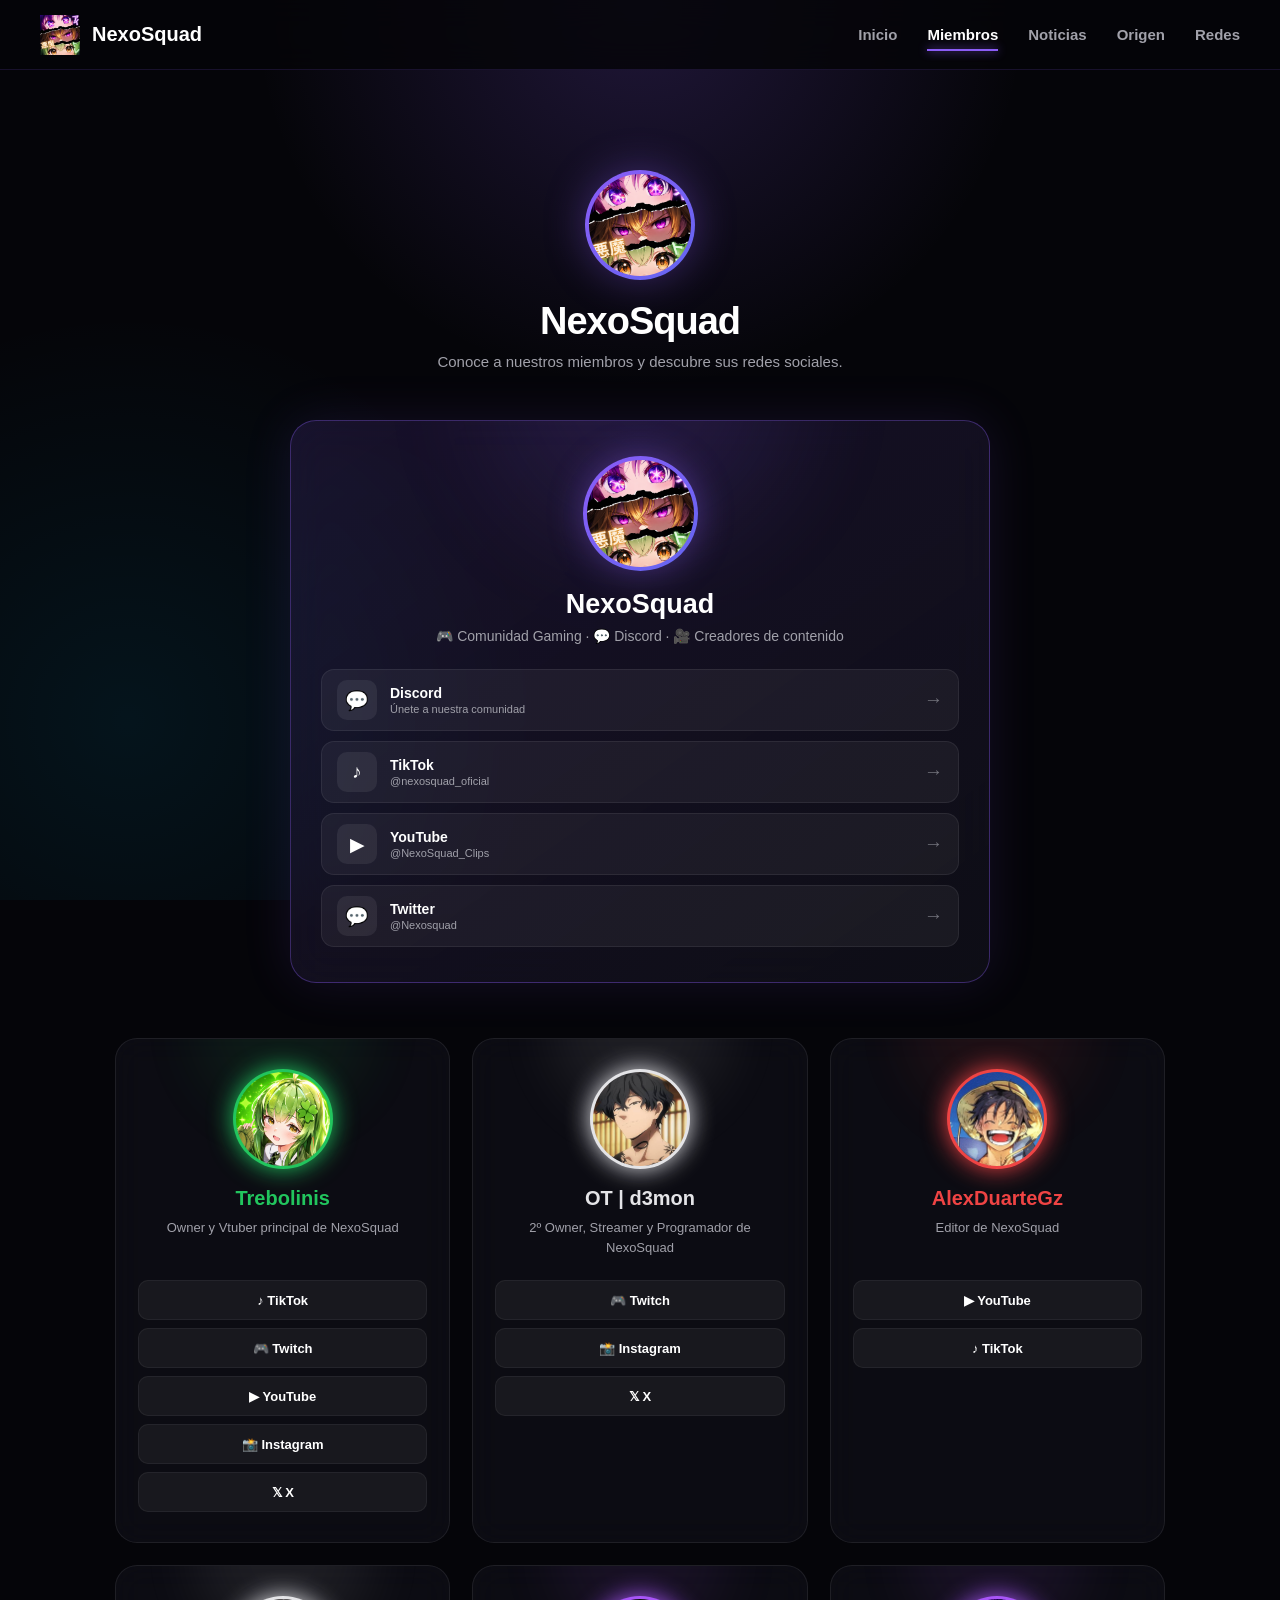
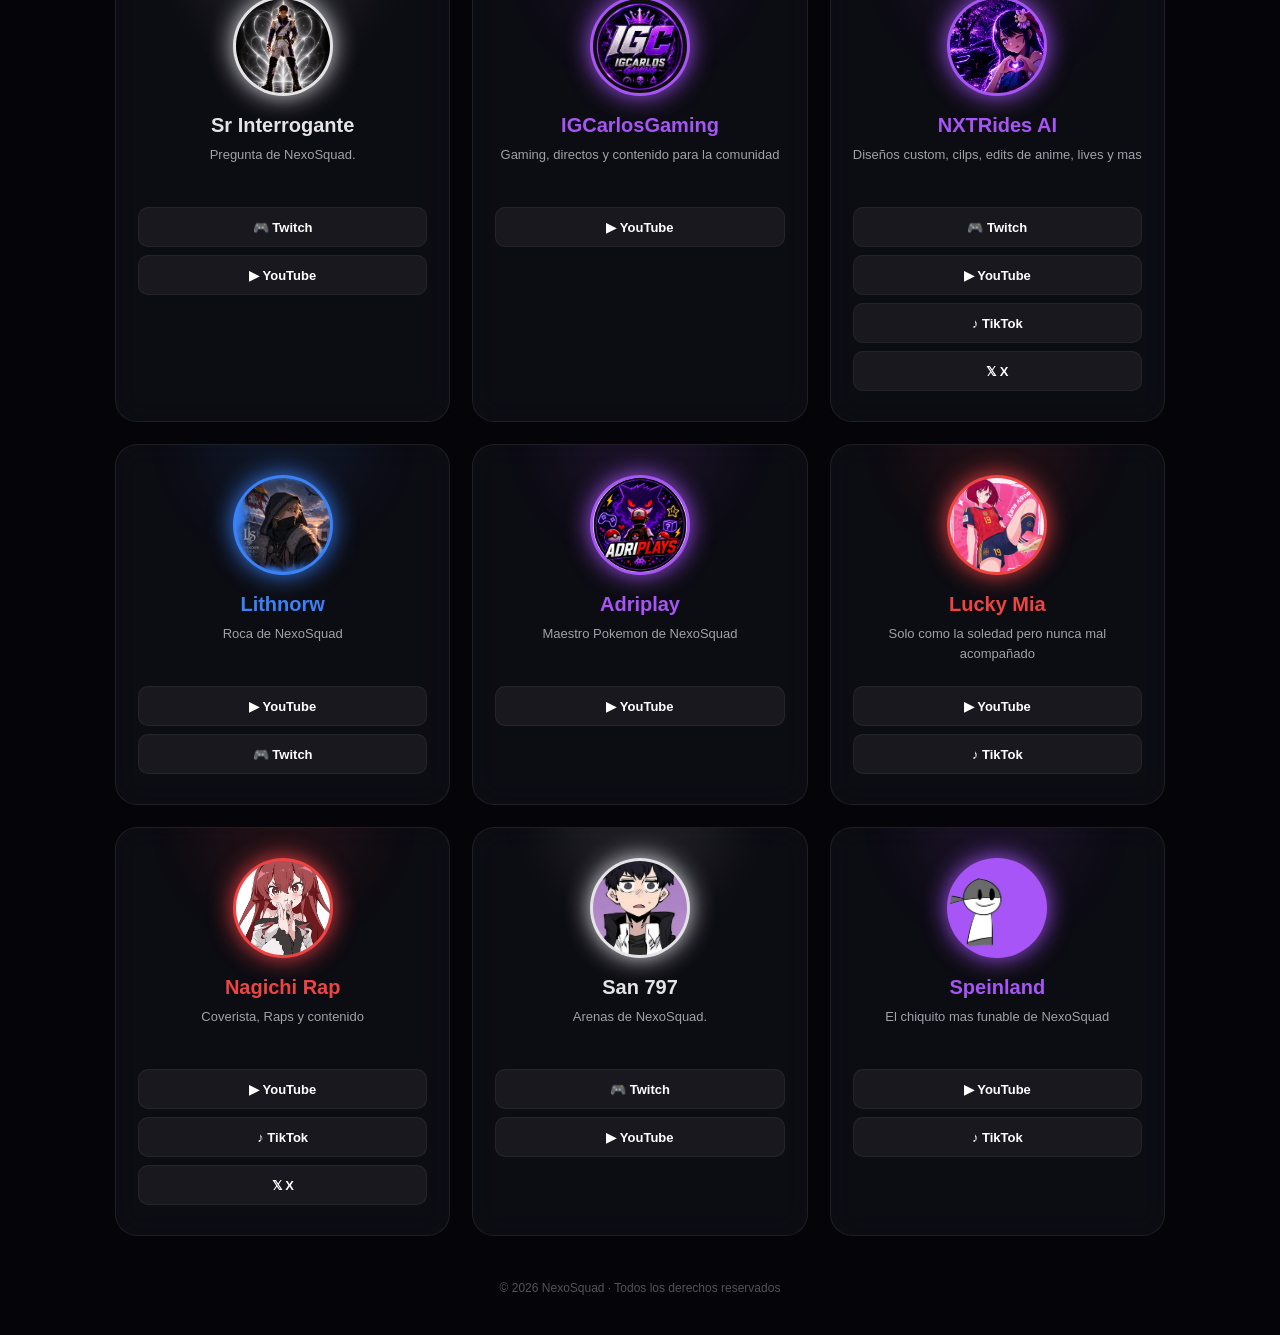
==== members.html @ 5bfe403a "Add files via upload" ====
<!DOCTYPE html>
<html lang="es">
<head>
    <meta charset="UTF-8">
    <meta name="viewport" content="width=device-width, initial-scale=1.0">

    <title>NexoSquad | Miembros</title>
        <link rel="icon"
          type="image/png"
          href="assets/favicon.png">

        <link rel="apple-touch-icon" 
              href="assets/favicon.png">
      
        <meta name="theme-color" 
              content="#08080d">

    <meta name="description"
          content="Conoce a los miembros de NexoSquad y descubre sus redes sociales.">

    <link rel="stylesheet" href="style.css">
</head>

<body>
    <nav class="navbar">
    <a href="index.html" class="nav-logo">
        <img src="assets/logo.png" alt="NexoSquad">
        <span>NexoSquad</span>
    </a>

    <div class="nav-links">
        <a href="index.html">Inicio</a>
        <a href="members.html" class="active">Miembros</a>
        <a href="news.html">Noticias</a>
        <a href="origin.html">Origen</a>
        <a href="index.html#socials">Redes</a>
    </div>
    </nav>

     <div class="background"></div>

    <main class="container">

        <!-- HEADER -->
        <header class="header">

            <div class="logo">
                <img src="assets/logo.png" alt="NexoSquad">
            </div>

            <h1>NexoSquad</h1>

            <p>
                Conoce a nuestros miembros y descubre sus redes sociales.
            </p>

        </header>
<!-- ========================= -->
<!-- NEXOSQUAD -->
<!-- ========================= -->

<article class="community-card">

    <div class="community-logo">
        <img src="assets/logo.png" alt="NexoSquad">
    </div>

    <h2>NexoSquad</h2>

    <p class="community-description">
        🎮 Comunidad Gaming · 💬 Discord · 🎥 Creadores de contenido
    </p>

    <div class="community-socials">

        <!-- DISCORD -->
        <a href="https://discord.gg/uZgqGde9xX"
           target="_blank"
           rel="noopener noreferrer"
           class="community-link discord-link">

            <span class="community-icon">💬</span>

            <span>
                <strong>Discord</strong>
                <small>Únete a nuestra comunidad</small>
            </span>

            <span class="community-arrow">→</span>

        </a>


        <!-- TIKTOK -->
        <a href="https://www.tiktok.com/@nexosquad_oficial"
           target="_blank"
           rel="noopener noreferrer"
           class="community-link tiktok-link">

            <span class="community-icon">♪</span>

            <span>
                <strong>TikTok</strong>
                <small>@nexosquad_oficial</small>
            </span>

            <span class="community-arrow">→</span>

        </a>


        <!-- YOUTUBE -->
        <a href="https://www.youtube.com/@NexoSquad_Clips"
           target="_blank"
           rel="noopener noreferrer"
           class="community-link youtube-link">

            <span class="community-icon">▶</span>

            <span>
                <strong>YouTube</strong>
                <small>@NexoSquad_Clips</small>
            </span>

            <span class="community-arrow">→</span>

        </a>

         <a href="https://x.com/nexosquad_26"
           target="_blank"
           rel="noopener noreferrer"
           class="community-link x-link">

            <span class="community-icon">💬</span>

            <span>
                <strong>Twitter</strong>
                <small>@Nexosquad</small>
            </span>

            <span class="community-arrow">→</span>

        </a>


    </div>

</article>



        <!-- MIEMBROS -->
        <section class="members">
           
            <!-- ========================= -->
            <!-- Trebolinis -->
            <!-- ========================= -->

            <article class="member-card effect-green">

                <div class="avatar">
                    <img src="assets/members/trebolinis.png"
                         alt="Trebolinis">
                </div>

                <h2>Trebolinis</h2>

                <p class="description">
                    Owner y Vtuber principal de NexoSquad
                </p>

                <div class="socials">
                    <a href="https://www.tiktok.com/@trebolinis" target="_blank" class="social tiktok">
                        ♪ TikTok
                    </a>
                    <a href="https://www.twitch.tv/trebolinis" target="_blank" class="social twitch">
                        🎮 Twitch
                    </a>

                    <a href="https://www.youtube.com/@Trebolinis" target="_blank" class="social youtube">
                        ▶ YouTube
                    </a>

                    <a href="https://www.instagram.com/trebolinis124/" target="_blank" class="social instagram">
                        📸 Instagram
                    </a>
                    <a href="https://x.com/trebolinis" target="_blank" rel="noopener noreferrer" class="social x">
                        𝕏 X 
                    </a>

                </div>

            </article>


            <!-- ========================= -->
            <!-- OT | d3mon -->
            <!-- ========================= -->

            <article class="member-card effect-white">

                <div class="avatar">
                    <img src="assets/members/d3mon.png"
                         alt="OT | d3mon">
                </div>

                <h2>OT | d3mon</h2>

                <p class="description">
                    2º Owner, Streamer y Programador de NexoSquad
                </p>

                <div class="socials">

                    <a href="https://www.twitch.tv/zdemonssrose" target="_blank" class="social twitch">
                        🎮 Twitch
                    </a>

                    <a href="https://www.instagram.com/otd3mon/" target="_blank" class="social instagram">
                        📸 Instagram
                    </a>
                    
                    <a href="https://x.com/zDemonSSRose" target="_blank" rel="noopener noreferrer" class="social x">
                        𝕏 X 
                    </a>
                </div>

            </article>

            <!-- ========================= -->
            <!-- AlexDuarteGz -->
            <!-- ========================= -->

            <article class="member-card effect-red">

                <div class="avatar">
                    <img src="assets/members/alexduartegz.png"
                         alt="AlexDuarteGz">
                </div>

                <h2>AlexDuarteGz</h2>

                <p class="description">
                    Editor de NexoSquad
                </p>

                <div class="socials">

                    <a href="https://www.youtube.com/@AlexDuarteGz" target="_blank" class="social youtube">
                        ▶ YouTube
                    </a>

                    <a href="https://www.tiktok.com/@alexduartegz" target="_blank" class="social tiktok">
                        ♪ TikTok
                    </a>

                </div>

            </article>

            <!-- ========================= -->
            <!-- Sr Interrogante -->
            <!-- ========================= -->

            <article class="member-card effect-white">

                <div class="avatar">
                    <img src="assets/members/srinterrogante.png"
                         alt="Sr Interrogante">
                </div>

                <h2>Sr Interrogante</h2>

                <p class="description">
                    Pregunta de NexoSquad.
                </p>

                <div class="socials">

                    <a href="https://www.twitch.tv/sr_interrogante" target="_blank" class="social twitch">
                        🎮 Twitch
                    </a>
                    
                    <a href="https://www.youtube.com/@Se%C3%B1orinterrogante" target="_blank" class="social youtube">
                        ▶ YouTube
                    </a>

                </div>

            </article>

        

            <!-- ========================= -->
            <!-- IGCarlosGaming -->
            <!-- ========================= -->

            <article class="member-card effect-purple">

                <div class="avatar">
                    <img src="assets/members/igcarlosgaming.png"
                         alt="IGCarlosGaming">
                </div>

                <h2>IGCarlosGaming</h2>

                <p class="description">
                    Gaming, directos y contenido para la comunidad
                </p>

                <div class="socials">

                    <a href="https://www.youtube.com/@IGCarlosgaming-yt" target="_blank" class="social youtube">
                        ▶ YouTube
                    </a>
                    
                </div>

            </article>


            <!-- ========================= -->
            <!-- NXTRides AI -->
            <!-- ========================= -->

            <article class="member-card effect-purple">

                <div class="avatar">
                    <img src="assets/members/nxtridesai.png"
                         alt="NXTRides AI">
                </div>

                <h2>NXTRides AI</h2>

                <p class="description">
                    Diseños custom, cilps, edits de anime, lives y mas
                </p>

                <div class="socials">

                    <a href="https://www.twitch.tv/nxtridesxai" target="_blank" class="social twitch">
                        🎮 Twitch
                    </a>

                    <a href="https://www.youtube.com/@NXTRidesxAi" target="_blank" class="social youtube">
                        ▶ YouTube
                    </a>

                    <a href="https://www.tiktok.com/@nxtrides" target="_blank" class="social tiktok">
                        ♪ TikTok
                    </a>
                    
                    <a href="https://x.com/NXTRidesxAi" target="_blank" rel="noopener noreferrer" class="social x">
                        𝕏 X 
                    </a>

                </div>

            </article>

            <!-- ========================= -->
            <!-- Lithnorw -->
            <!-- ========================= -->

            <article class="member-card effect-blue">

                <div class="avatar">
                    <img src="assets/members/lithnorw.png"
                         alt="Lithnorw">
                </div>

                <h2>Lithnorw</h2>

                <p class="description">
                    Roca de NexoSquad
                </p>

                <div class="socials">

                    <a href="https://www.youtube.com/@LithNorse" target="_blank" class="social youtube">
                        ▶ YouTube
                    </a>


                    <a href="https://www.twitch.tv/lithnorwyt" target="_blank" class="social twitch">
                        🎮 Twitch
                    </a>

                </div>

            </article>


            <!-- ========================= -->
            <!-- Adriplay -->
            <!-- ========================= -->

            <article class="member-card effect-purple">

                <div class="avatar">
                    <img src="assets/members/adriplay.png"
                         alt="Adriplay">
                </div>

                <h2>Adriplay</h2>

                <p class="description">
                    Maestro Pokemon de NexoSquad
                </p>

                <div class="socials">

                    <a href="https://www.youtube.com/@Adriplays_c" target="_blank" class="social youtube">
                        ▶ YouTube
                    </a>

                </div>

            </article>


            <!-- ========================= -->
            <!-- Lucky Mia -->
            <!-- ========================= -->

            <article class="member-card effect-red">

                <div class="avatar">
                    <img src="assets/members/luckymia.png"
                         alt="Lucky Mia">
                </div>

                <h2>Lucky Mia</h2>

                <p class="description">
                    Solo como la soledad pero nunca mal acompañado
                </p>

                <div class="socials">

                    <a href="https://www.youtube.com/@KIT-E-J-L" target="_blank" class="social youtube">
                        ▶ YouTube
                    </a>

                    <a href="https://www.tiktok.com/@luckymia_yt_" target="_blank" class="social tiktok">
                        ♪ TikTok
                    </a>

                </div>

            </article>


            <!-- ========================= -->
            <!-- Nagichi Rap -->
            <!-- ========================= -->

            <article class="member-card effect-red">

                <div class="avatar">
                    <img src="assets/members/nagichirap.png"
                         alt="Nagichi Rap">
                </div>

                <h2>Nagichi Rap</h2>

                <p class="description">
                    Coverista, Raps y contenido
                </p>

                <div class="socials">

                    <a href="https://www.youtube.com/@nagichi_rap" target="_blank" class="social youtube">
                        ▶ YouTube
                    </a>

                    <a href="https://www.tiktok.com/@nagichi_rap" target="_blank" class="social tiktok">
                        ♪ TikTok
                    </a>
                    <a href="https://x.com/Nagichi_rap" target="_blank" rel="noopener noreferrer" class="social x">
                        𝕏 X 
                    </a>
                </div>

            </article>


            <!-- ========================= -->
            <!-- San 797 -->
            <!-- ========================= -->

            <article class="member-card effect-white">

                <div class="avatar">
                    <img src="assets/members/san797.png"
                         alt="San 797">
                </div>

                <h2>San 797</h2>

                <p class="description">
                    Arenas de NexoSquad.
                </p>

                <div class="socials">

                    <a href="https://www.twitch.tv/san_797" target="_blank" class="social twitch">
                        🎮 Twitch
                    </a>

                    <a href="https://www.youtube.com/@San_797" target="_blank" class="social youtube">
                        ▶ YouTube
                    </a>

                </div>

            </article>


            <!-- ========================= -->
            <!-- Speinland -->
            <!-- ========================= -->

            <article class="member-card effect-purple">

                <div class="avatar">
                    <img src="assets/members/speinland.png"
                         alt="Speinland">
                </div>

                <h2>Speinland</h2>

                <p class="description">
                    El chiquito mas funable de NexoSquad
                </p>

                <div class="socials">

                    <a href="https://www.youtube.com/@SpeinLand" target="_blank" class="social youtube">
                        ▶ YouTube
                    </a>

                    <a href="https://www.tiktok.com/@speinland2.0" target="_blank" class="social tiktok">
                        ♪ TikTok
                    </a>
                    
                </div>

            </article>

        </section>


        <!-- FOOTER -->
        <footer>
            © 2026 NexoSquad · Todos los derechos reservados
        </footer>

    </main>
<script>

const card = document.querySelector(".community-card");

card.addEventListener("mousemove", (event) => {

    const rect = card.getBoundingClientRect();

    /* Posición del cursor dentro de la tarjeta */

    const x = event.clientX - rect.left;
    const y = event.clientY - rect.top;


    /* Convertir a porcentaje */

    const xPercent = (x / rect.width) * 100;
    const yPercent = (y / rect.height) * 100;


    /* Intensidad de la inclinación */

    const rotateY =
        ((xPercent - 50) / 50) * 8;

    const rotateX =
        ((50 - yPercent) / 50) * 8;


    /* Aplicar rotación */

    card.style.transform = `
        perspective(1000px)
        rotateX(${rotateX}deg)
        rotateY(${rotateY}deg)
        scale(1.02)
    `;


    /* Mover el brillo */

    card.style.setProperty(
        "--mouse-x",
        `${xPercent}%`
    );

    card.style.setProperty(
        "--mouse-y",
        `${yPercent}%`
    );

});


/* Cuando el cursor sale */

card.addEventListener("mouseleave", () => {

    card.style.transform = `
        perspective(1000px)
        rotateX(0deg)
        rotateY(0deg)
        scale(1)
    `;

    card.style.setProperty(
        "--mouse-x",
        "50%"
    );

    card.style.setProperty(
        "--mouse-y",
        "50%"
    );

});

</script>

</body>
</html>
---- style.css ----
:root {
    --background: #050509;
    --card: rgba(15, 15, 23, 0.78);
    --border: rgba(255,255,255,0.08);
    --text: #ffffff;
    --muted: #a1a1aa;
}

* {
    margin: 0;
    padding: 0;
    box-sizing: border-box;
}

body {
    min-height: 100vh;

    font-family:
        Inter,
        -apple-system,
        BlinkMacSystemFont,
        "Segoe UI",
        sans-serif;

    color: var(--text);

    background: var(--background);

    overflow-x: hidden;
}


/* =========================
   FONDO
========================= */

.background {
    position: fixed;
    inset: 0;
    z-index: -1;

    background:
        radial-gradient(
            circle at 50% 0%,
            rgba(139, 92, 246, .20),
            transparent 35%
        ),
        radial-gradient(
            circle at 10% 80%,
            rgba(0, 200, 255, .08),
            transparent 30%
        ),
        #050509;
}


/* =========================
   CONTENEDOR
========================= */

.container {
    width: min(1100px, 100%);

    margin: auto;

    padding:
        60px 25px
        40px;
}


/* =========================
   HEADER
========================= */

.header {
    text-align: center;

    margin-bottom: 50px;
}


.logo {
    width: 110px;
    height: 110px;

    margin: 0 auto 20px;

    padding: 4px;

    border-radius: 50%;

    background:
        linear-gradient(
            135deg,
            #8b5cf6,
            #6366f1
        );

    box-shadow:
        0 0 40px rgba(139,92,246,.35);
}


.logo img {
    width: 100%;
    height: 100%;

    object-fit: cover;

    border-radius: 50%;
}


.header h1 {
    font-size: 38px;

    font-weight: 900;

    letter-spacing: -1px;
}


.header p {
    margin-top: 10px;

    color: var(--muted);

    font-size: 15px;
}


/* =========================
   GRID
========================= */

.members {
    display: grid;

    grid-template-columns:
        repeat(3, 1fr);

    gap: 22px;
}


/* =========================
   TARJETA
========================= */

.member-card {

    position: relative;

    padding: 30px 22px;

    text-align: center;

    border-radius: 22px;

    background: var(--card);

    border: 1px solid var(--border);

    backdrop-filter: blur(15px);

    overflow: hidden;

    transition:
        transform .35s ease,
        border-color .35s ease,
        box-shadow .35s ease;

}


/* brillo */

.member-card::before {

    content: "";

    position: absolute;

    width: 180px;
    height: 180px;

    top: -100px;
    left: 50%;

    transform: translateX(-50%);

    border-radius: 50%;

    background: currentColor;

    opacity: .08;

    filter: blur(30px);

    transition:
        transform .4s ease,
        opacity .4s ease;

}


.member-card:hover::before {

    transform:
        translateX(-50%)
        scale(2);

    opacity: .15;

}


.member-card:hover {

    transform:
        translateY(-10px)
        scale(1.02);

}


/* =========================
   AVATAR
========================= */

.avatar {

    position: relative;

    width: 100px;
    height: 100px;

    margin: 0 auto 18px;

    padding: 3px;

    border-radius: 50%;

    background: currentColor;

    box-shadow:
        0 0 25px currentColor;

}


.avatar img {

    width: 100%;
    height: 100%;

    object-fit: cover;

    border-radius: 50%;

    display: block;

}


/* =========================
   NOMBRE
========================= */

.member-card h2 {

    font-size: 20px;

    font-weight: 800;

}


.description {

    min-height: 42px;

    margin:
        8px 0
        20px;

    color: var(--muted);

    font-size: 13px;

    line-height: 1.5;

}


/* =========================
   REDES
========================= */

.socials {

    display: flex;

    flex-direction: column;

    gap: 8px;

}


.social {

    display: flex;

    align-items: center;

    justify-content: center;

    min-height: 40px;

    padding: 9px;

    border-radius: 10px;

    background:
        rgba(255,255,255,.05);

    border:
        1px solid rgba(255,255,255,.06);

    color: white;

    text-decoration: none;

    font-size: 13px;

    font-weight: 600;

    transition:
        transform .2s ease,
        background .2s ease;

}


.social:hover {

    transform: translateX(5px);

    background:
        rgba(255,255,255,.12);

}


/* =========================
   COLORES / EFECTOS
========================= */

.effect-purple {
    color: #a855f7;
}

.effect-blue {
    color: #3b82f6;
}

.effect-cyan {
    color: #06b6d4;
}

.effect-green {
    color: #22c55e;
}

.effect-red {
    color: #ef4444;
}

.effect-yellow {
    color: #eab308;
}

.effect-pink {
    color: #ec4899;
}

.effect-orange {
    color: #f97316;
}

.effect-lime {
    color: #84cc16;
}

.effect-violet {
    color: #8b5cf6;
}

.effect-white {
    color: #e4e4e7;
}

.effect-gold {
    color: #f59e0b;
}


/* =========================
   FOOTER
========================= */

footer {

    text-align: center;

    margin-top: 45px;

    color: #52525b;

    font-size: 12px;

}


/* =========================
   TABLET
========================= */

@media (max-width: 850px) {

    .members {

        grid-template-columns:
            repeat(2, 1fr);

    }

}


/* =========================
   MÓVIL
========================= */

@media (max-width: 580px) {

    .container {

        padding:
            40px 15px;

    }

    .header h1 {

        font-size: 30px;

    }

    .members {

        grid-template-columns:
            1fr;

    }

    .member-card:hover {

        transform:
            translateY(-5px);

    }

}


/* =========================
   X / TWITTER
========================= */

.social.x:hover {
    background: rgba(255, 255, 255, 0.15);
    border-color: rgba(255, 255, 255, 0.3);
}


/* =========================
   TARJETA NEXOSQUAD
========================= */

.community-card {

    position: relative;

    max-width: 700px;

    margin: 0 auto 55px;

    padding: 35px 30px;

    text-align: center;

    border-radius: 26px;

    background:
        linear-gradient(
            145deg,
            rgba(139, 92, 246, .14),
            rgba(15, 15, 23, .9)
        );

    border:
        1px solid rgba(139, 92, 246, .35);

    backdrop-filter: blur(20px);

    box-shadow:
        0 0 50px rgba(139, 92, 246, .12);

    overflow: hidden;

    transition:
        transform .35s ease,
        box-shadow .35s ease,
        border-color .35s ease;
}


.community-card:hover {

    transform: translateY(-7px);

    border-color:
        rgba(139, 92, 246, .7);

    box-shadow:
        0 20px 60px rgba(0, 0, 0, .4),
        0 0 50px rgba(139, 92, 246, .2);
}


/* Brillo */

.community-card::before {

    content: "";

    position: absolute;

    width: 300px;
    height: 300px;

    top: -180px;
    left: 50%;

    transform: translateX(-50%);

    border-radius: 50%;

    background: #8b5cf6;

    opacity: .12;

    filter: blur(60px);

    pointer-events: none;
}


/* LOGO */

.community-logo {

    position: relative;

    width: 115px;
    height: 115px;

    margin: 0 auto 18px;

    padding: 4px;

    border-radius: 50%;

    background:
        linear-gradient(
            135deg,
            #8b5cf6,
            #6366f1
        );

    box-shadow:
        0 0 35px rgba(139, 92, 246, .4);
}


.community-logo img {

    width: 100%;
    height: 100%;

    object-fit: cover;

    border-radius: 50%;

    display: block;
}


/* NOMBRE */

.community-card h2 {

    font-size: 27px;

    font-weight: 900;

}


.community-description {

    margin:
        8px auto 25px;

    color: #a1a1aa;

    font-size: 14px;

}


/* REDES */

.community-socials {

    display: flex;

    flex-direction: column;

    gap: 10px;

}


.community-link {

    position: relative;

    display: flex;

    align-items: center;

    width: 100%;

    min-height: 60px;

    padding: 10px 15px;

    border-radius: 13px;

    background:
        rgba(255,255,255,.05);

    border:
        1px solid rgba(255,255,255,.07);

    color: white;

    text-decoration: none;

    text-align: left;

    transition:
        transform .2s ease,
        background .2s ease,
        border-color .2s ease;
}


.community-link:hover {

    transform: translateX(6px);

    background:
        rgba(255,255,255,.1);

}


/* ICONO */

.community-icon {

    width: 40px;
    height: 40px;

    display: flex;

    align-items: center;
    justify-content: center;

    margin-right: 13px;

    border-radius: 10px;

    background:
        rgba(255,255,255,.07);

    font-size: 19px;

}


/* TEXTO */

.community-link span:nth-child(2) {

    display: flex;

    flex-direction: column;

    gap: 2px;

    flex: 1;

}


.community-link strong {

    font-size: 14px;

}


.community-link small {

    color: #a1a1aa;

    font-size: 11px;

}


/* FLECHA */

.community-arrow {

    color: #71717a;

    font-size: 19px;

    transition:
        transform .2s ease,
        color .2s ease;
}


.community-link:hover .community-arrow {

    transform: translateX(5px);

    color: white;

}

/* Twitter */

.x-link:hover {

    border-color:
        rgba(0,0,0,.6);

}


/* DISCORD */

.discord-link:hover {

    border-color:
        rgba(88,101,242,.6);

}


/* TIKTOK */

.tiktok-link:hover {

    border-color:
        rgba(255,255,255,.4);

}


/* YOUTUBE */

.youtube-link:hover {

    border-color:
        rgba(255,0,0,.5);

}


/* MÓVIL */

@media (max-width: 580px) {

    .community-card {

        padding: 28px 18px;

        margin-bottom: 40px;

    }

    .community-logo {

        width: 95px;
        height: 95px;

    }

}

/* =========================
   EFECTO 3D CON EL CURSOR
========================= */

.community-card {
    --mouse-x: 50%;
    --mouse-y: 50%;

    transform-style: preserve-3d;

    transition:
        transform 0.15s ease,
        box-shadow 0.3s ease,
        border-color 0.3s ease;
}


/* Brillo que sigue al cursor */

.community-card::after {

    content: "";

    position: absolute;

    inset: 0;

    pointer-events: none;

    background:
        radial-gradient(
            circle 180px at var(--mouse-x) var(--mouse-y),
            rgba(255, 255, 255, 0.12),
            transparent 65%
        );

    opacity: 0;

    transition: opacity 0.2s ease;

}


/* Activar brillo */

.community-card:hover::after {
    opacity: 1;
}


/* El contenido se separa ligeramente */

.community-card > * {

    position: relative;

    z-index: 2;

    transform: translateZ(20px);

}


/* Logo */

.community-logo {

    transition:
        transform 0.15s ease;

}


/* Botones */

.community-link {

    transition:
        transform 0.2s ease,
        background 0.2s ease,
        border-color 0.2s ease;

}


/* Al pasar por encima */

.community-link:hover {

    transform:
        translateZ(25px)
        translateX(6px);

}


/* Móvil: quitar efecto 3D */

@media (max-width: 580px) {

    .community-card {
        transform: none !important;
    }

}

/* =========================
   NAVBAR
========================= */

.navbar {
    position: fixed;
    top: 0;
    left: 0;
    width: 100%;
    height: 70px;

    display: flex;
    align-items: center;
    justify-content: space-between;

    padding: 0 40px;

    background: rgba(5, 5, 9, 0.85);
    backdrop-filter: blur(15px);

    border-bottom: 1px solid rgba(139, 92, 246, 0.15);

    z-index: 1000;
}

.nav-logo {
    display: flex;
    align-items: center;
    gap: 12px;

    color: white;
    text-decoration: none;

    font-size: 20px;
    font-weight: 700;
}

.nav-logo img {
    width: 40px;
    height: 40px;
    object-fit: contain;
}

.nav-links {
    display: flex;
    align-items: center;
    gap: 30px;
}

header {
    padding-top: 110px;
}

.nav-links a {
    position: relative;

    color: #a1a1aa;
    text-decoration: none;

    font-size: 15px;
    font-weight: 600;

    transition: 0.3s ease;
}

.nav-links a:hover {
    color: white;
}

.nav-links a::after {
    content: "";

    position: absolute;
    left: 0;
    bottom: -8px;

    width: 0;
    height: 2px;

    background: #8b5cf6;

    box-shadow: 0 0 10px #8b5cf6;

    transition: width 0.3s ease;
}

.nav-links a:hover::after,
.nav-links a.active::after {
    width: 100%;
}

.nav-links a.active {
    color: white;
}


/* =========================
   MOBILE
========================= */

@media (max-width: 600px) {
    
    .navbar {
        height: 60px;
        padding: 0 18px;
    }

    .nav-logo span {
        display: none;
    }

    .nav-logo img {
        width: 38px;
        height: 38px;
    }

    .nav-links {
        gap: 18px;
    }

    .nav-links a {
        font-size: 13px;
    }
}
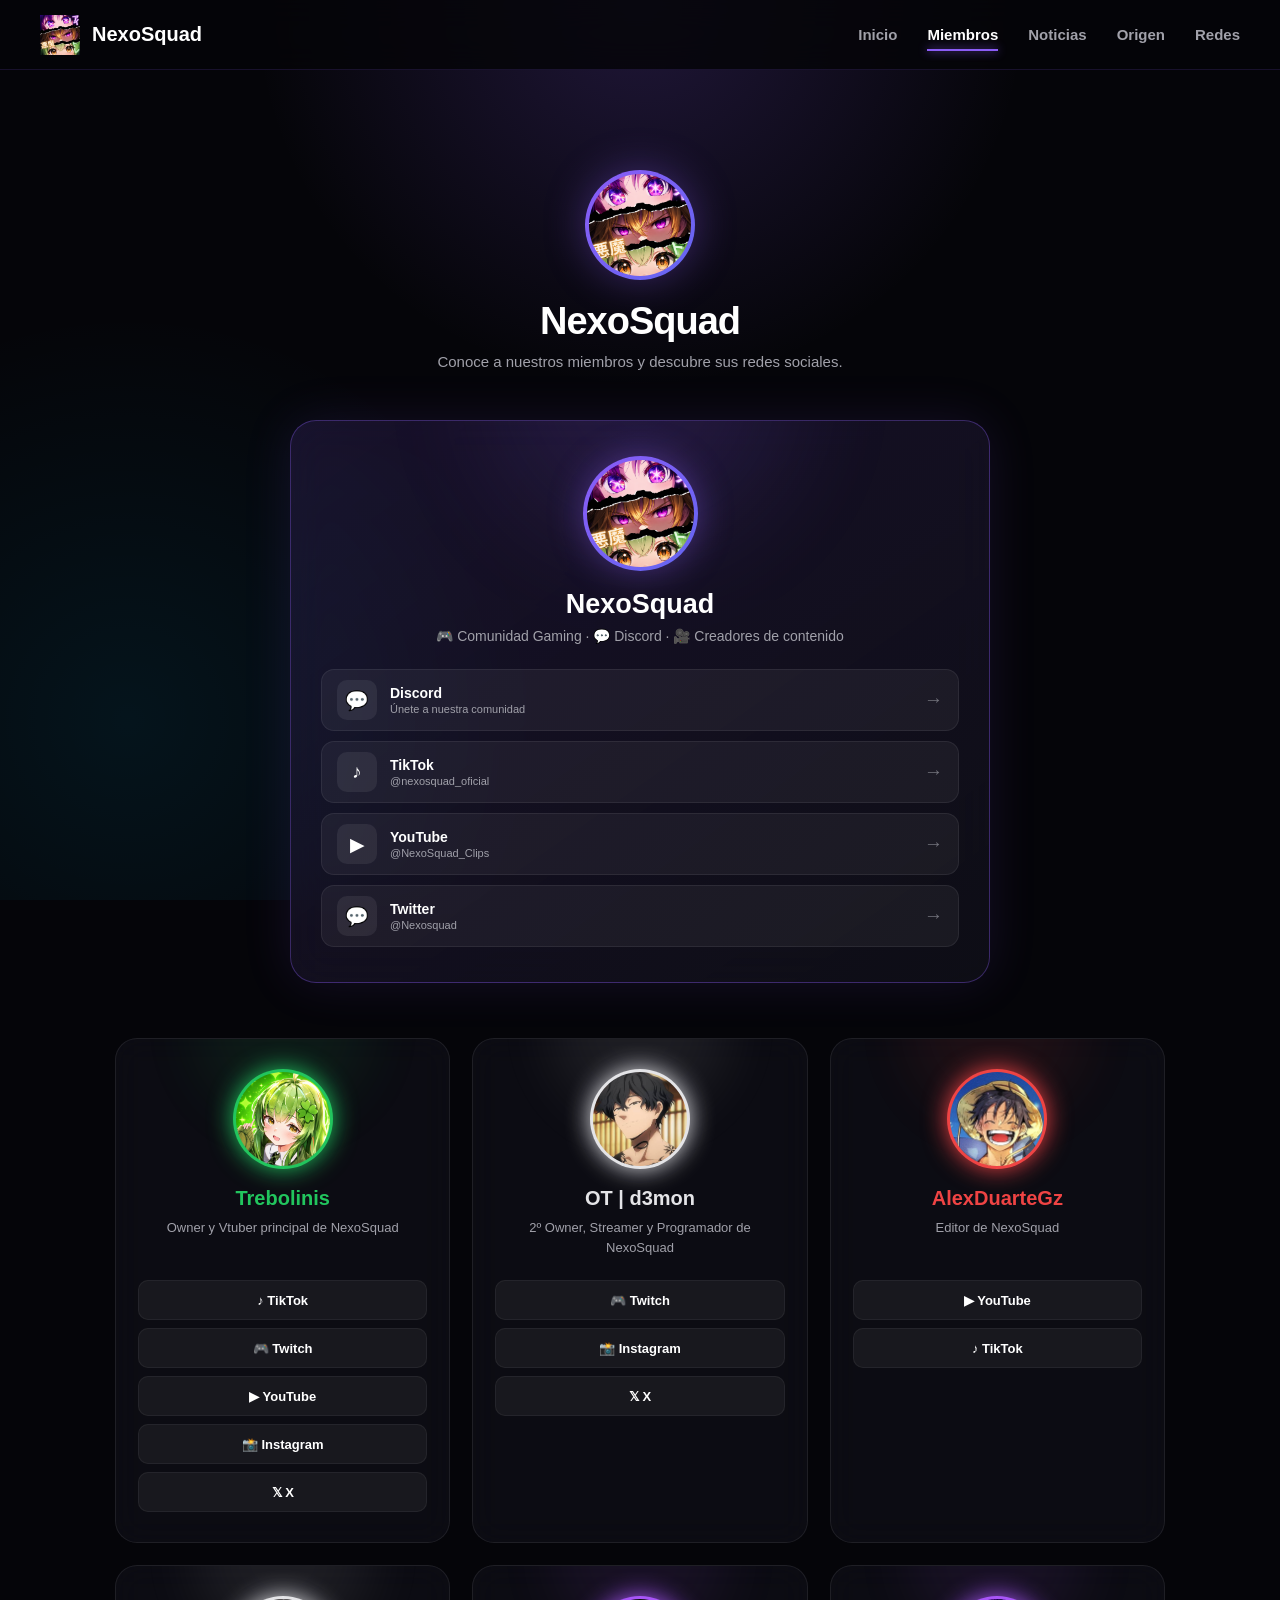
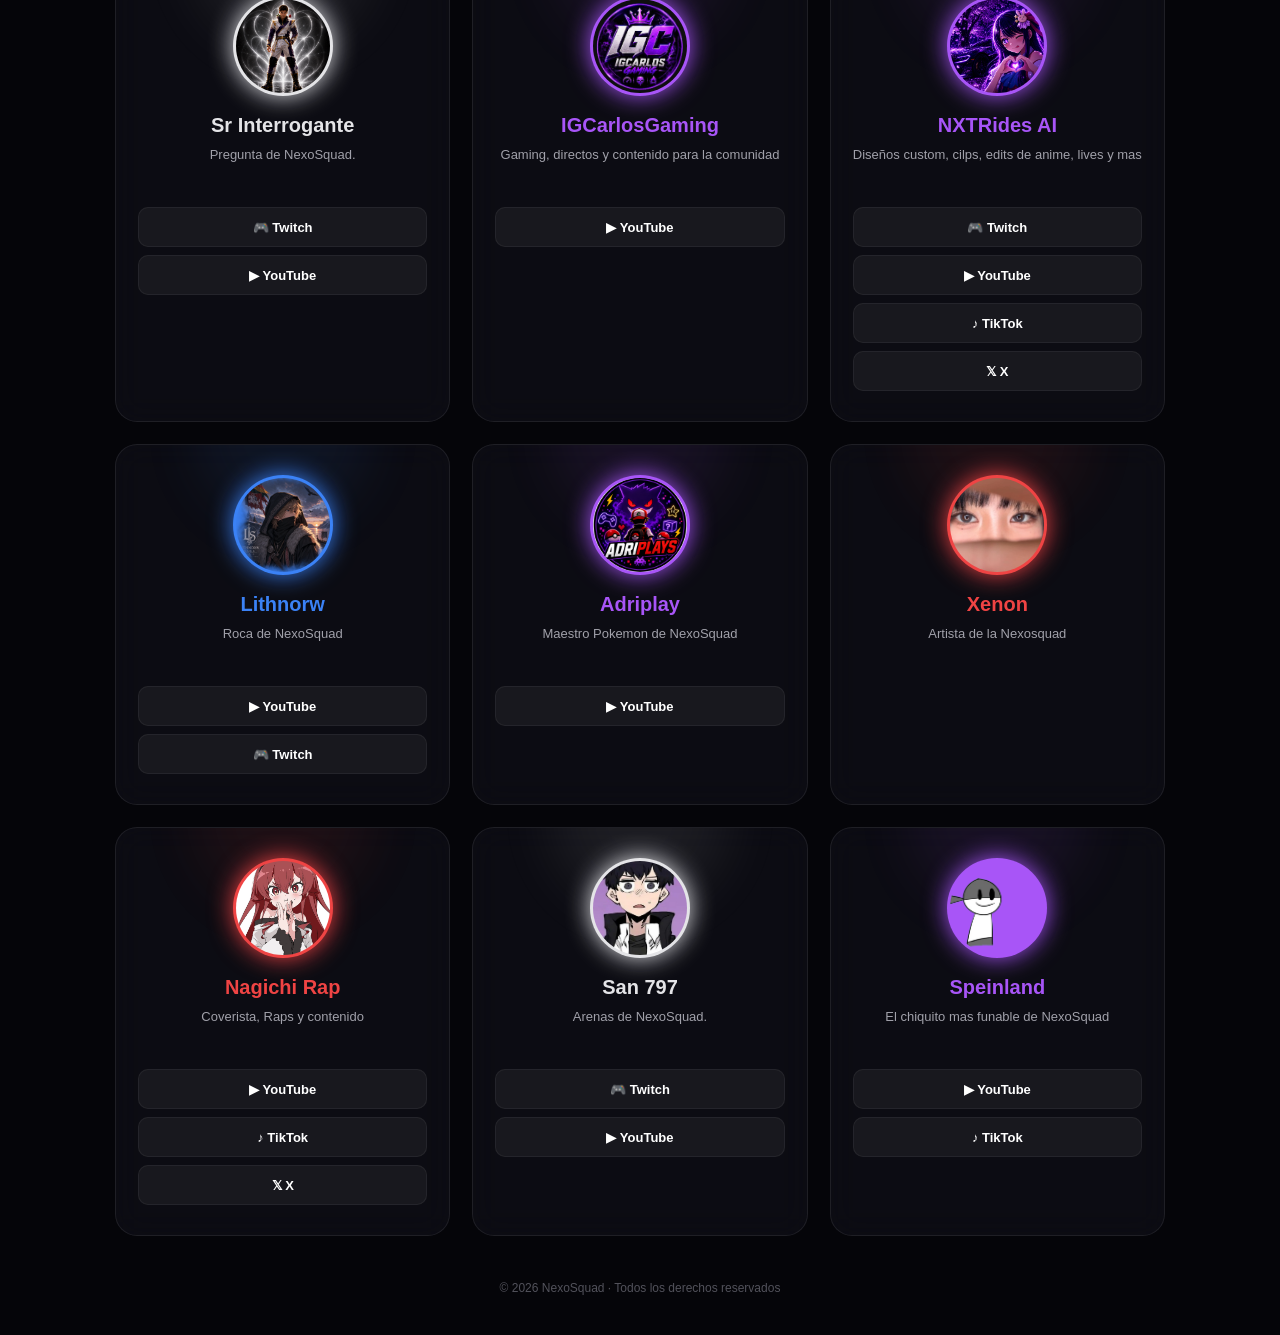
==== commit 809b2616: "Add files via upload" ====
--- a/members.html
+++ b/members.html
@@ -420,31 +420,23 @@
 
 
             <!-- ========================= -->
-            <!-- Lucky Mia -->
+            <!-- Xenon -->
             <!-- ========================= -->
 
             <article class="member-card effect-red">
 
                 <div class="avatar">
-                    <img src="assets/members/luckymia.png"
-                         alt="Lucky Mia">
-                </div>
-
-                <h2>Lucky Mia</h2>
-
-                <p class="description">
-                    Solo como la soledad pero nunca mal acompañado
-                </p>
-
-                <div class="socials">
-
-                    <a href="https://www.youtube.com/@KIT-E-J-L" target="_blank" class="social youtube">
-                        ▶ YouTube
-                    </a>
-
-                    <a href="https://www.tiktok.com/@luckymia_yt_" target="_blank" class="social tiktok">
-                        ♪ TikTok
-                    </a>
+                    <img src="assets/members/xenon.png"
+                         alt="Xenon">
+                </div>
+
+                <h2>Xenon</h2>
+
+                <p class="description">
+                    Artista de la Nexosquad
+                </p>
+
+                <div class="socials">
 
                 </div>
 
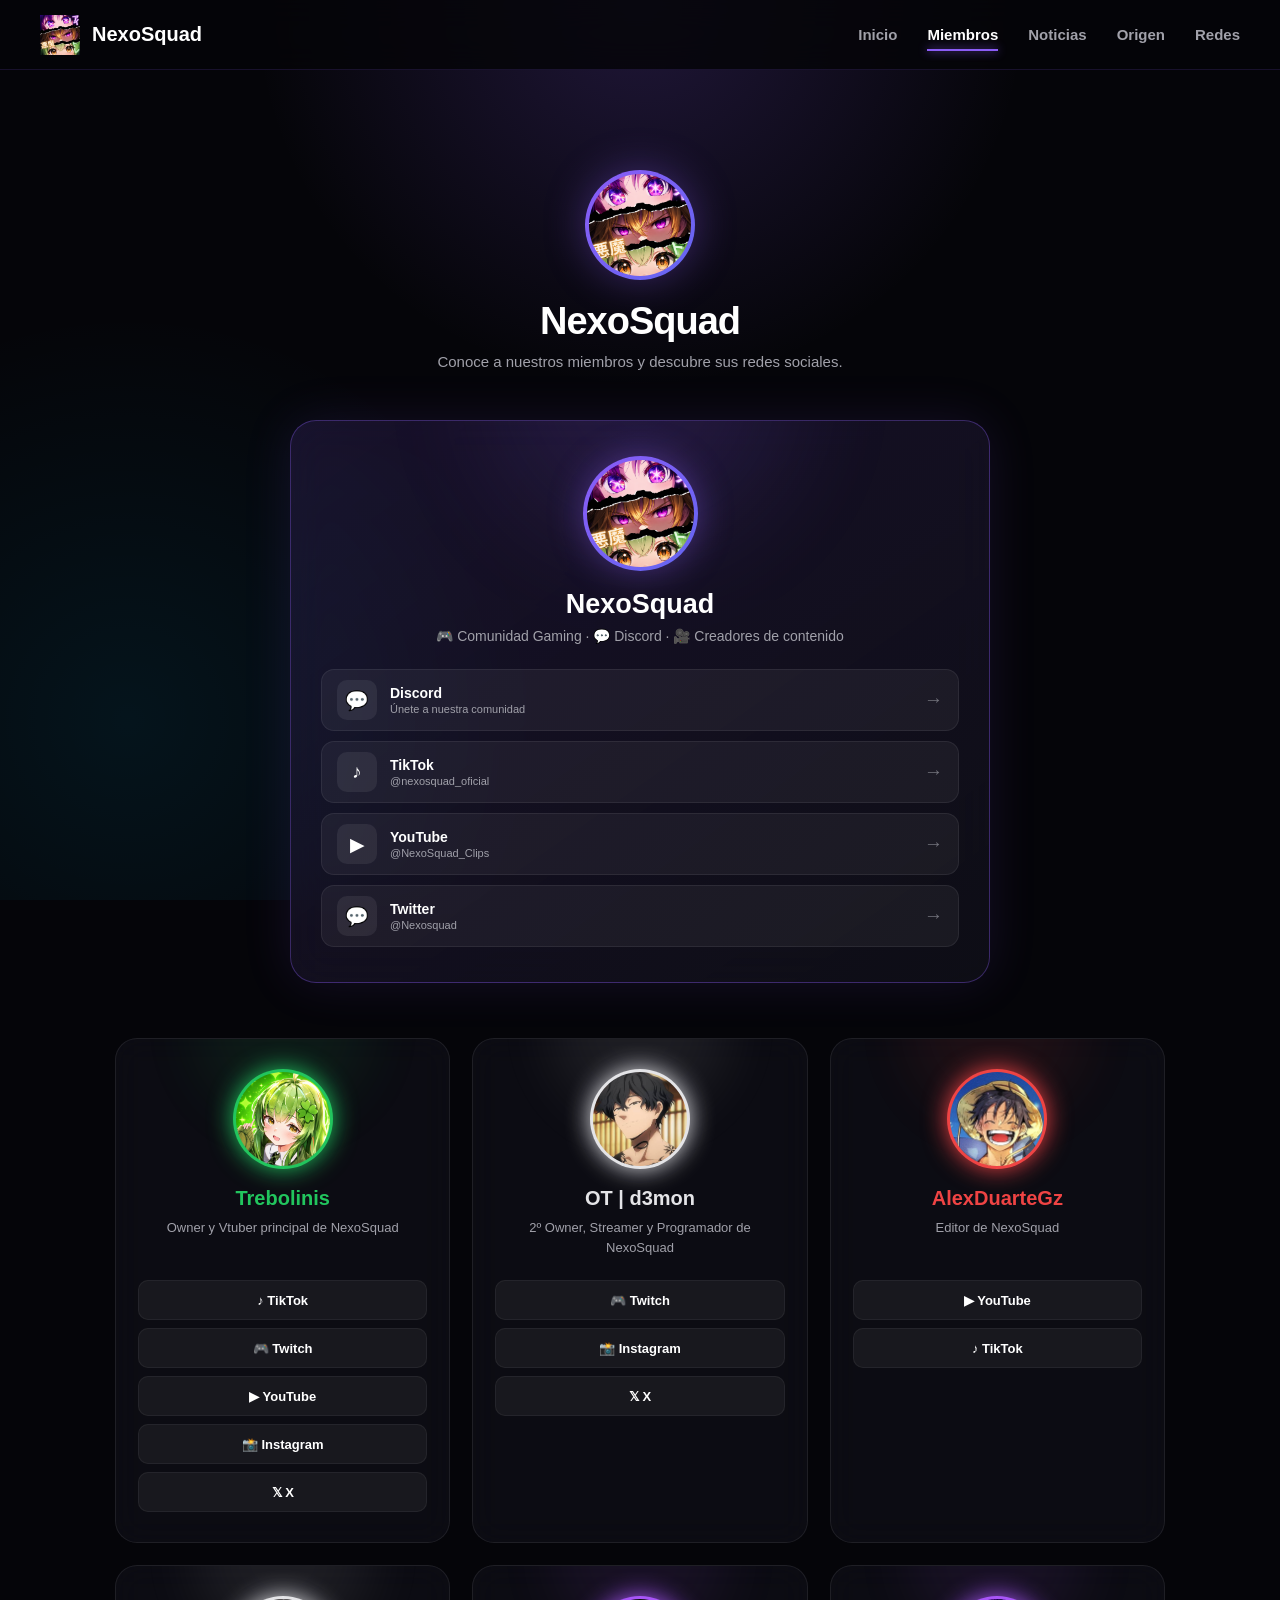
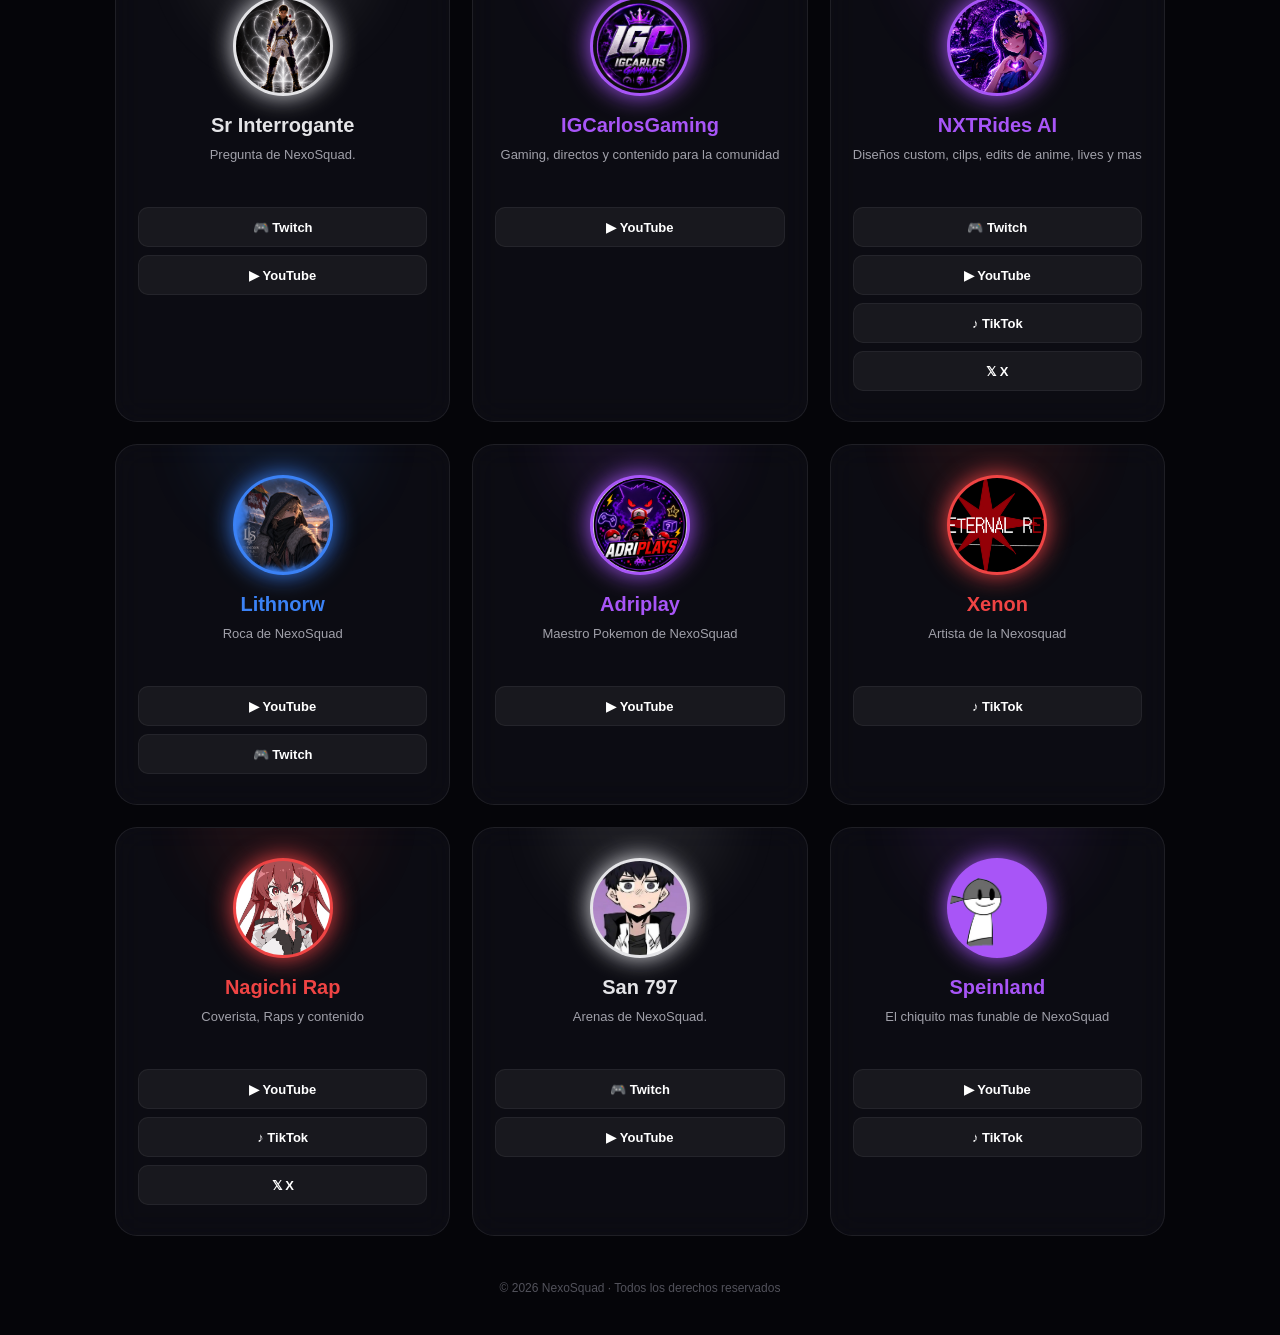
==== commit f236a0d4: "Update members.html" ====
--- a/members.html
+++ b/members.html
@@ -437,6 +437,10 @@
                 </p>
 
                 <div class="socials">
+                    
+                    <a href="https://www.tiktok.com/@xenon0149" target="_blank" class="social tiktok">
+                        ♪ TikTok
+                    </a>
 
                 </div>
 
@@ -629,4 +633,4 @@
 </script>
 
 </body>
-</html>+</html>
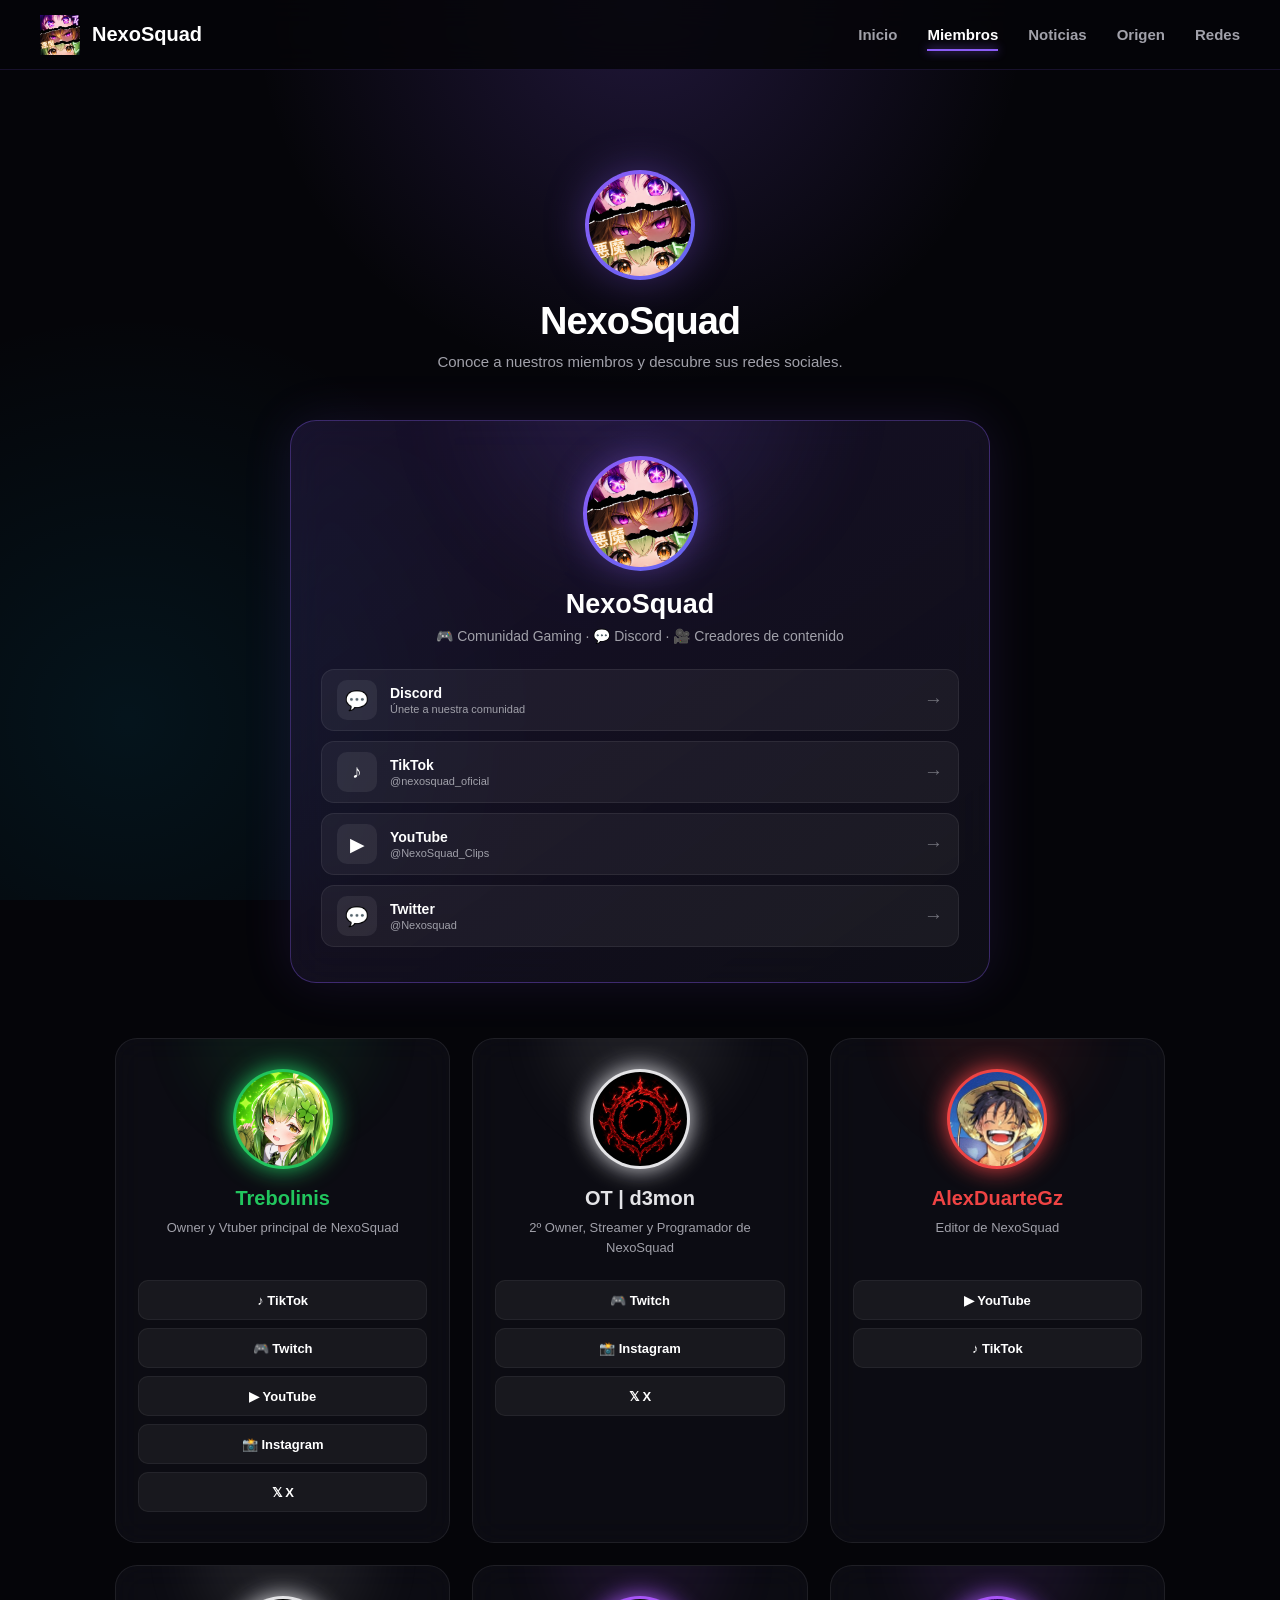
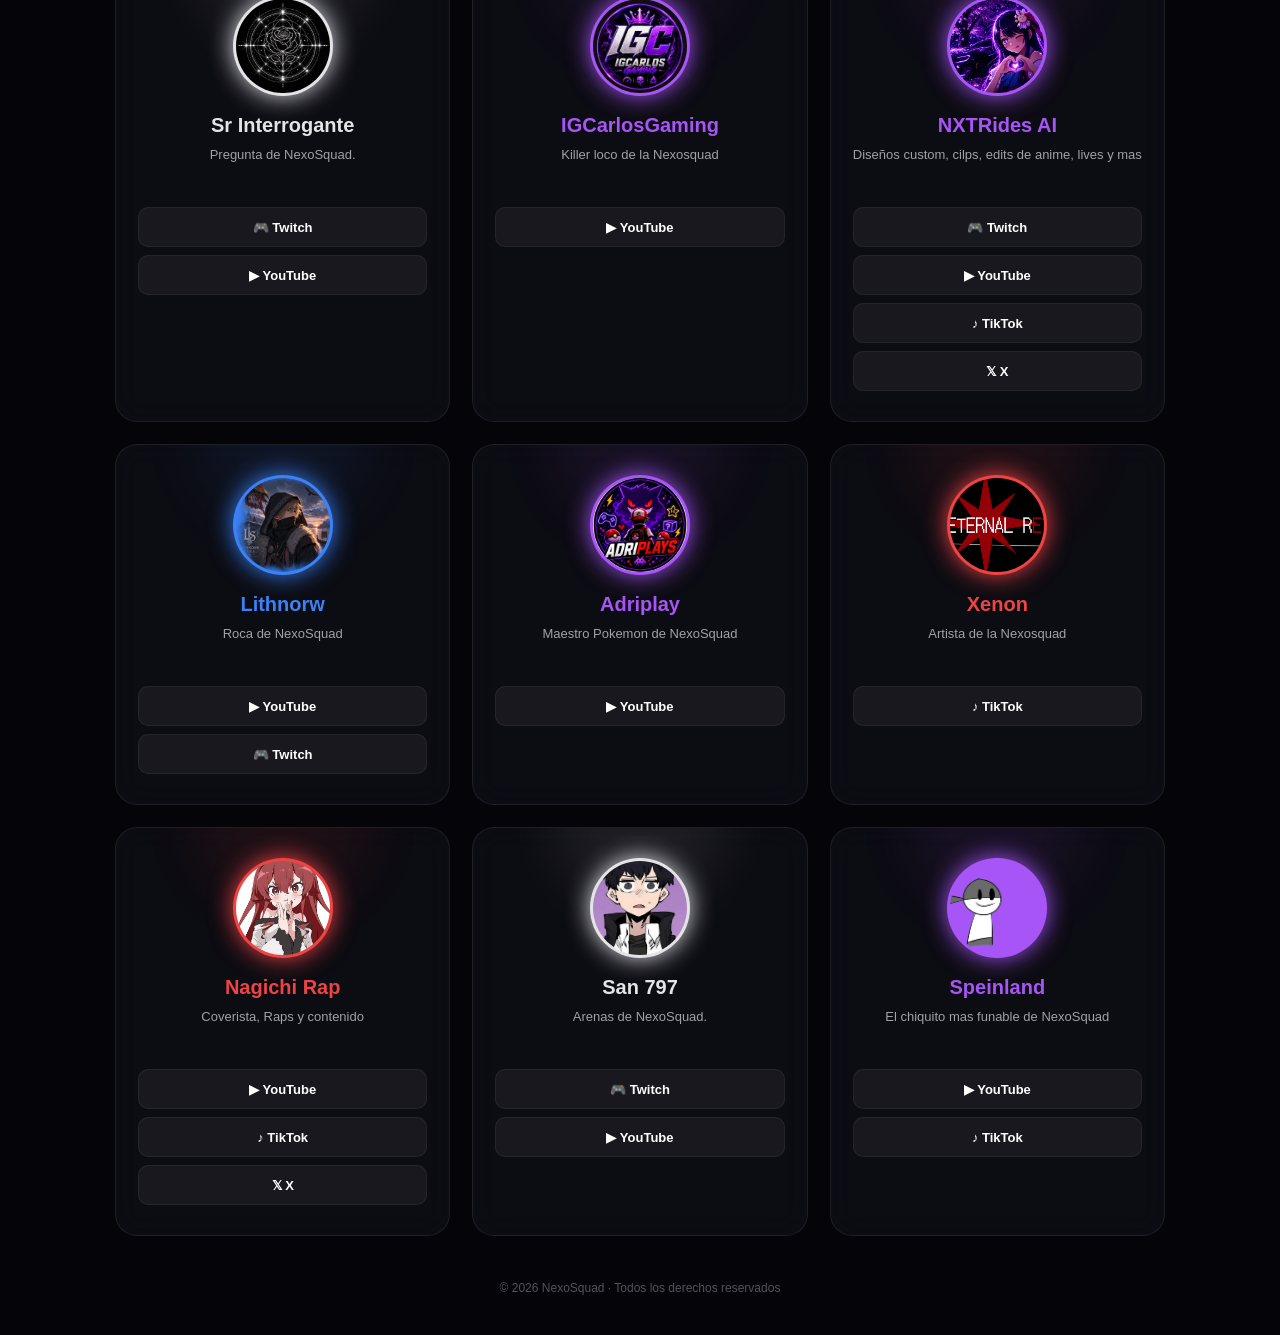
==== commit a03dfc5a: "Update members.html" ====
--- a/members.html
+++ b/members.html
@@ -305,7 +305,7 @@
                 <h2>IGCarlosGaming</h2>
 
                 <p class="description">
-                    Gaming, directos y contenido para la comunidad
+                    Killer loco de la Nexosquad
                 </p>
 
                 <div class="socials">
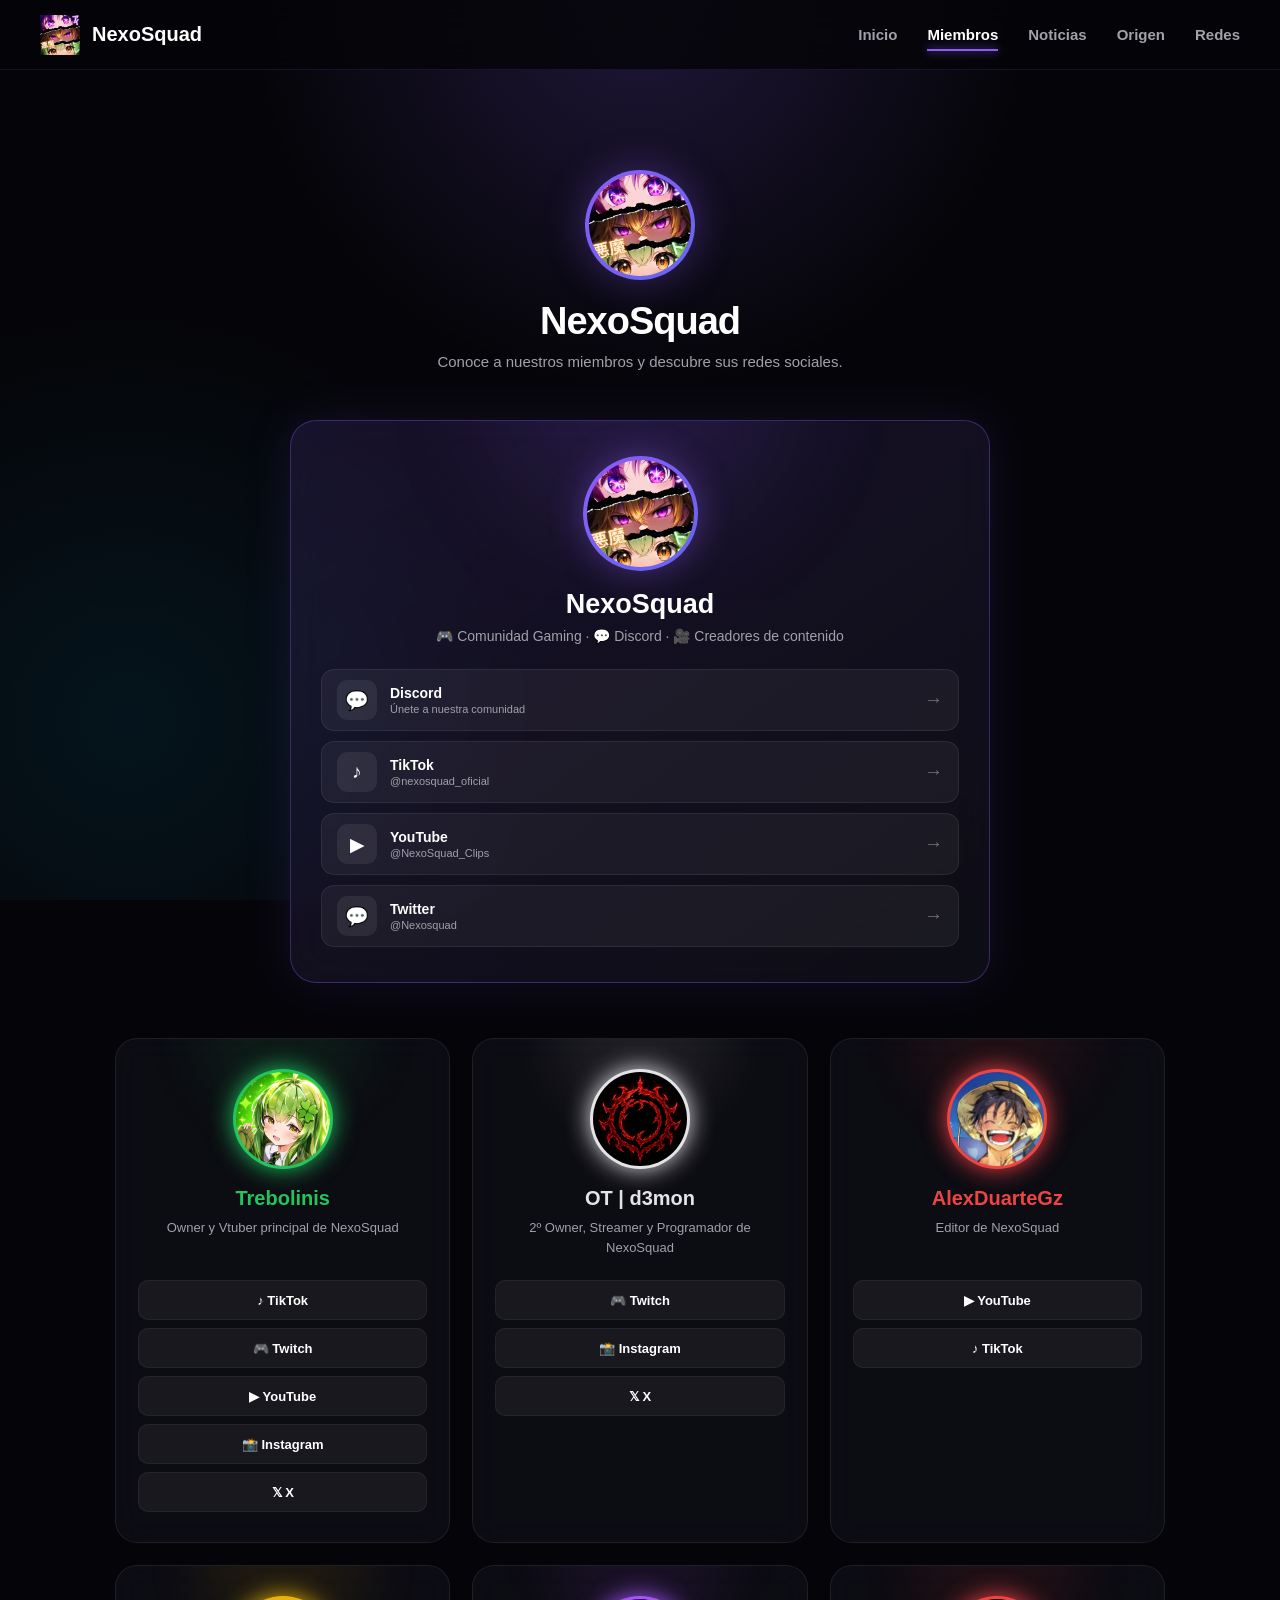
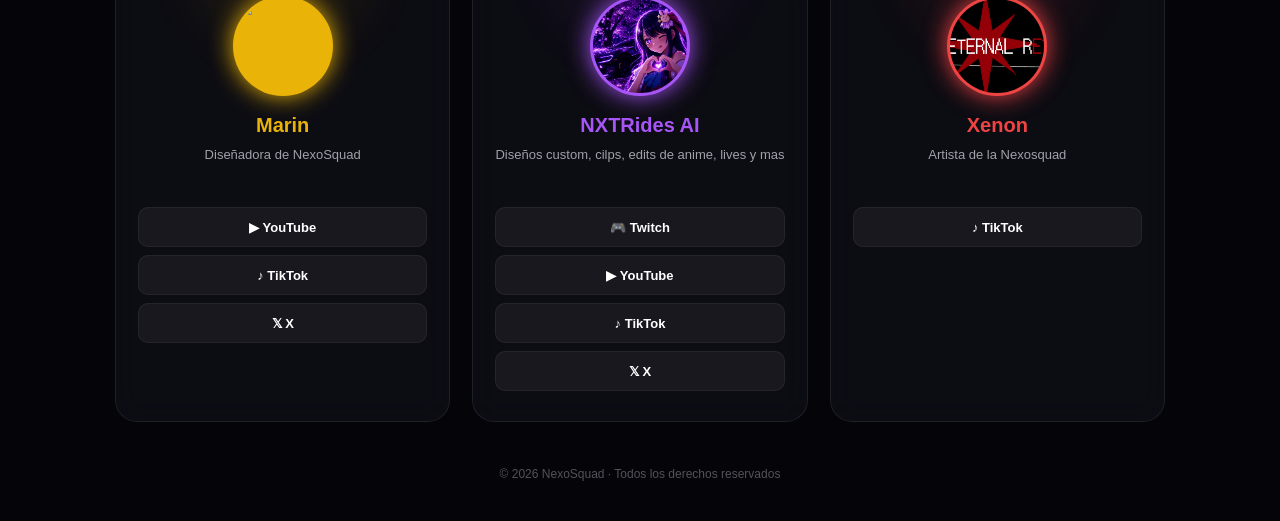
==== commit e129e4c0: "Add files via upload" ====
--- a/members.html
+++ b/members.html
@@ -259,65 +259,39 @@
             </article>
 
             <!-- ========================= -->
-            <!-- Sr Interrogante -->
-            <!-- ========================= -->
-
-            <article class="member-card effect-white">
-
-                <div class="avatar">
-                    <img src="assets/members/srinterrogante.png"
-                         alt="Sr Interrogante">
-                </div>
-
-                <h2>Sr Interrogante</h2>
-
-                <p class="description">
-                    Pregunta de NexoSquad.
-                </p>
-
-                <div class="socials">
-
-                    <a href="https://www.twitch.tv/sr_interrogante" target="_blank" class="social twitch">
-                        🎮 Twitch
-                    </a>
-                    
-                    <a href="https://www.youtube.com/@Se%C3%B1orinterrogante" target="_blank" class="social youtube">
+            <!-- Marin -->
+            <!-- ========================= -->
+
+            <article class="member-card effect-yellow">
+
+                <div class="avatar">
+                    <img src="assets/members/marin.png"
+                         alt="Marin">
+                </div>
+
+                <h2>Marin</h2>
+
+                <p class="description">
+                    Diseñadora de NexoSquad
+                </p>
+
+                <div class="socials">
+
+                    <a href="https://www.youtube.com/@marin_kitagawa2" target="_blank" class="social youtube">
                         ▶ YouTube
                     </a>
 
-                </div>
-
-            </article>
-
-        
-
-            <!-- ========================= -->
-            <!-- IGCarlosGaming -->
-            <!-- ========================= -->
-
-            <article class="member-card effect-purple">
-
-                <div class="avatar">
-                    <img src="assets/members/igcarlosgaming.png"
-                         alt="IGCarlosGaming">
-                </div>
-
-                <h2>IGCarlosGaming</h2>
-
-                <p class="description">
-                    Killer loco de la Nexosquad
-                </p>
-
-                <div class="socials">
-
-                    <a href="https://www.youtube.com/@IGCarlosgaming-yt" target="_blank" class="social youtube">
-                        ▶ YouTube
-                    </a>
-                    
-                </div>
-
-            </article>
-
+                    <a href="https://www.tiktok.com/@marinkitagawa_05" target="_blank" class="social tiktok">
+                        ♪ TikTok
+                    </a>
+
+                    <a href="https://x.com/marin05cv" target="_blank" rel="noopener noreferrer" class="social x">
+                        𝕏 X 
+                    </a>
+
+                </div>
+
+            </article>
 
             <!-- ========================= -->
             <!-- NXTRides AI -->
@@ -359,67 +333,6 @@
             </article>
 
             <!-- ========================= -->
-            <!-- Lithnorw -->
-            <!-- ========================= -->
-
-            <article class="member-card effect-blue">
-
-                <div class="avatar">
-                    <img src="assets/members/lithnorw.png"
-                         alt="Lithnorw">
-                </div>
-
-                <h2>Lithnorw</h2>
-
-                <p class="description">
-                    Roca de NexoSquad
-                </p>
-
-                <div class="socials">
-
-                    <a href="https://www.youtube.com/@LithNorse" target="_blank" class="social youtube">
-                        ▶ YouTube
-                    </a>
-
-
-                    <a href="https://www.twitch.tv/lithnorwyt" target="_blank" class="social twitch">
-                        🎮 Twitch
-                    </a>
-
-                </div>
-
-            </article>
-
-
-            <!-- ========================= -->
-            <!-- Adriplay -->
-            <!-- ========================= -->
-
-            <article class="member-card effect-purple">
-
-                <div class="avatar">
-                    <img src="assets/members/adriplay.png"
-                         alt="Adriplay">
-                </div>
-
-                <h2>Adriplay</h2>
-
-                <p class="description">
-                    Maestro Pokemon de NexoSquad
-                </p>
-
-                <div class="socials">
-
-                    <a href="https://www.youtube.com/@Adriplays_c" target="_blank" class="social youtube">
-                        ▶ YouTube
-                    </a>
-
-                </div>
-
-            </article>
-
-
-            <!-- ========================= -->
             <!-- Xenon -->
             <!-- ========================= -->
 
@@ -439,104 +352,6 @@
                 <div class="socials">
                     
                     <a href="https://www.tiktok.com/@xenon0149" target="_blank" class="social tiktok">
-                        ♪ TikTok
-                    </a>
-
-                </div>
-
-            </article>
-
-
-            <!-- ========================= -->
-            <!-- Nagichi Rap -->
-            <!-- ========================= -->
-
-            <article class="member-card effect-red">
-
-                <div class="avatar">
-                    <img src="assets/members/nagichirap.png"
-                         alt="Nagichi Rap">
-                </div>
-
-                <h2>Nagichi Rap</h2>
-
-                <p class="description">
-                    Coverista, Raps y contenido
-                </p>
-
-                <div class="socials">
-
-                    <a href="https://www.youtube.com/@nagichi_rap" target="_blank" class="social youtube">
-                        ▶ YouTube
-                    </a>
-
-                    <a href="https://www.tiktok.com/@nagichi_rap" target="_blank" class="social tiktok">
-                        ♪ TikTok
-                    </a>
-                    <a href="https://x.com/Nagichi_rap" target="_blank" rel="noopener noreferrer" class="social x">
-                        𝕏 X 
-                    </a>
-                </div>
-
-            </article>
-
-
-            <!-- ========================= -->
-            <!-- San 797 -->
-            <!-- ========================= -->
-
-            <article class="member-card effect-white">
-
-                <div class="avatar">
-                    <img src="assets/members/san797.png"
-                         alt="San 797">
-                </div>
-
-                <h2>San 797</h2>
-
-                <p class="description">
-                    Arenas de NexoSquad.
-                </p>
-
-                <div class="socials">
-
-                    <a href="https://www.twitch.tv/san_797" target="_blank" class="social twitch">
-                        🎮 Twitch
-                    </a>
-
-                    <a href="https://www.youtube.com/@San_797" target="_blank" class="social youtube">
-                        ▶ YouTube
-                    </a>
-
-                </div>
-
-            </article>
-
-
-            <!-- ========================= -->
-            <!-- Speinland -->
-            <!-- ========================= -->
-
-            <article class="member-card effect-purple">
-
-                <div class="avatar">
-                    <img src="assets/members/speinland.png"
-                         alt="Speinland">
-                </div>
-
-                <h2>Speinland</h2>
-
-                <p class="description">
-                    El chiquito mas funable de NexoSquad
-                </p>
-
-                <div class="socials">
-
-                    <a href="https://www.youtube.com/@SpeinLand" target="_blank" class="social youtube">
-                        ▶ YouTube
-                    </a>
-
-                    <a href="https://www.tiktok.com/@speinland2.0" target="_blank" class="social tiktok">
                         ♪ TikTok
                     </a>
                     
@@ -553,6 +368,7 @@
         </footer>
 
     </main>
+    
 <script>
 
 const card = document.querySelector(".community-card");
@@ -633,4 +449,4 @@
 </script>
 
 </body>
-</html>
+</html>
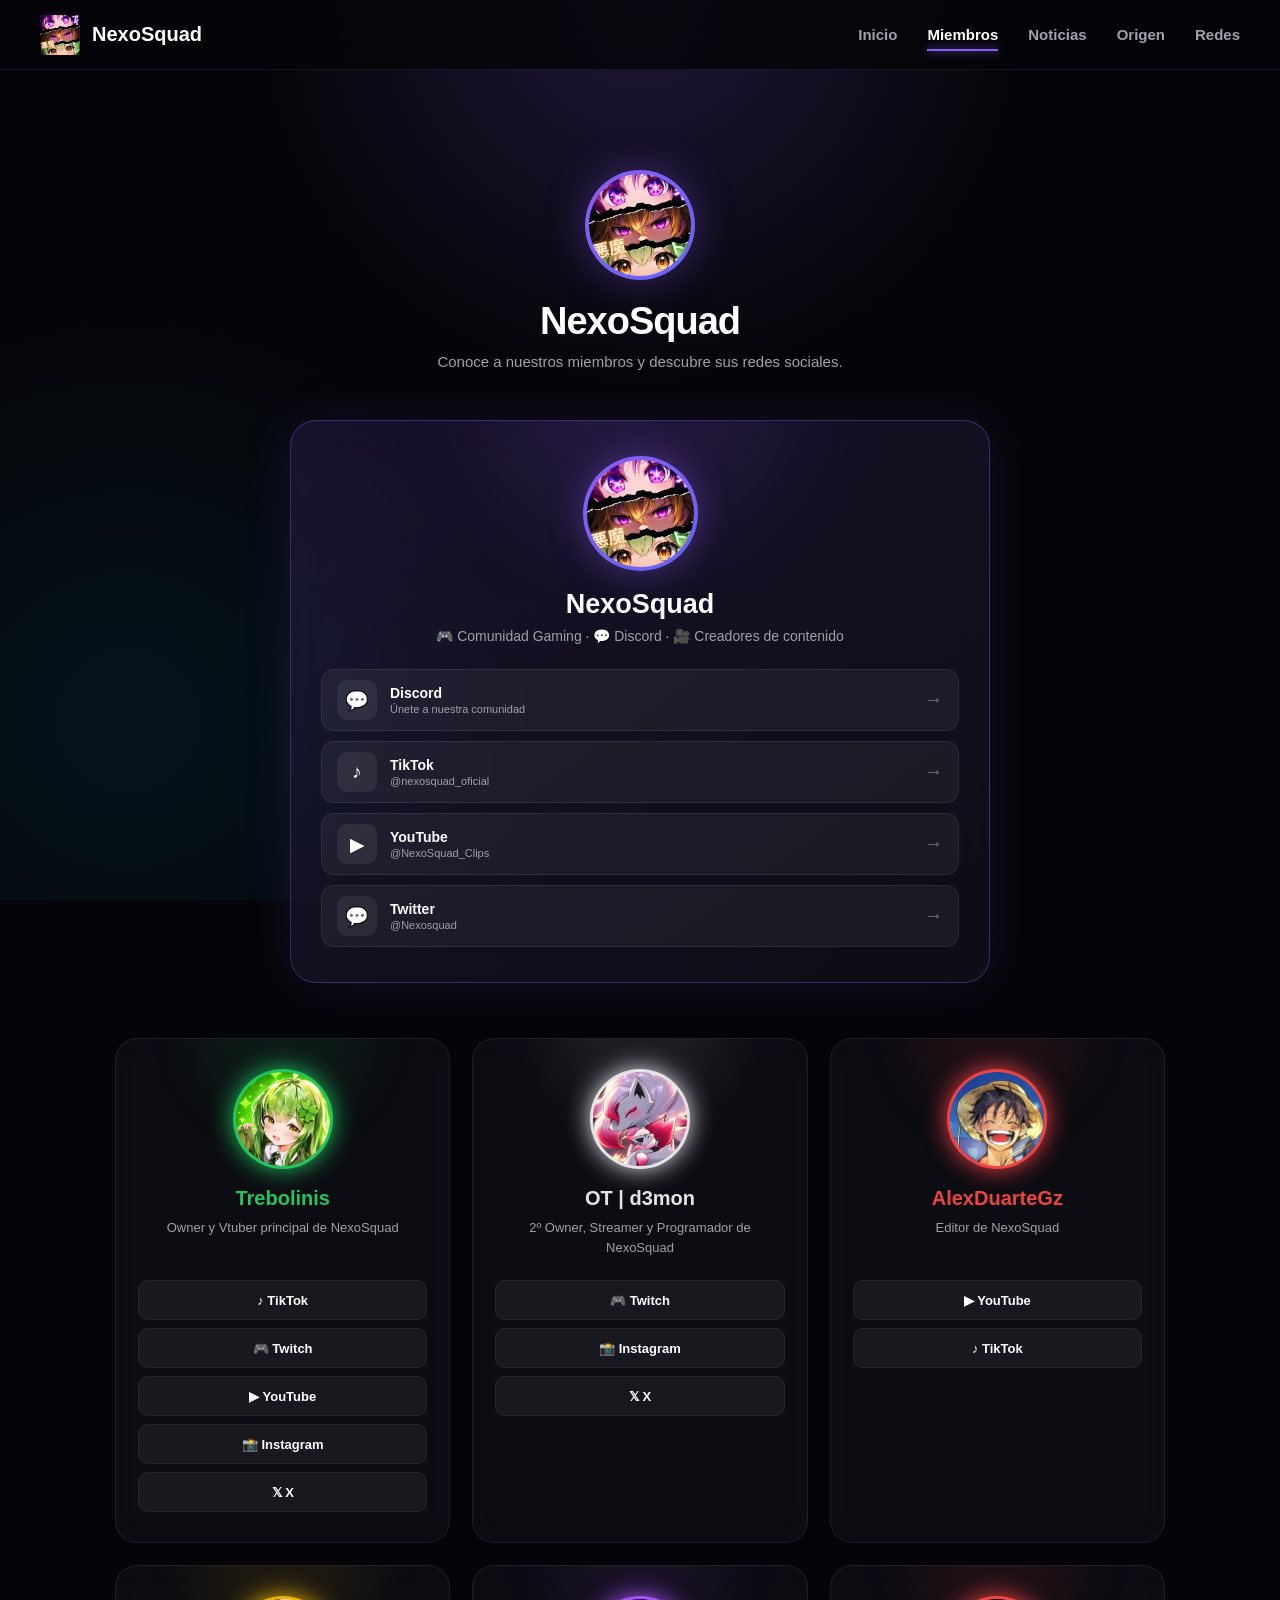
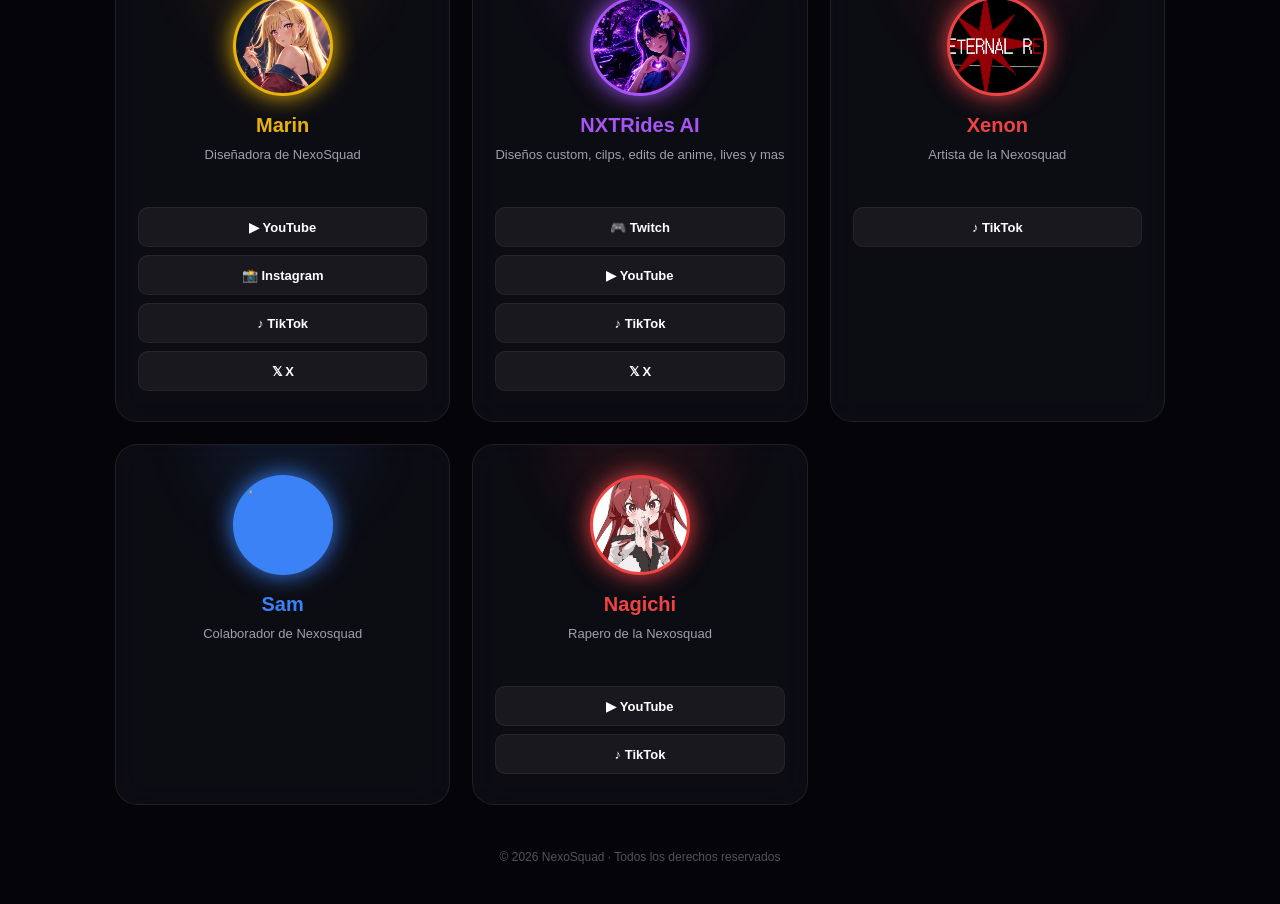
==== commit 69a1d122: "Add files via upload" ====
--- a/members.html
+++ b/members.html
@@ -281,6 +281,11 @@
                         ▶ YouTube
                     </a>
 
+                    
+                    <a href="https://www.instagram.com/marin0564/" target="_blank" class="social instagram">
+                        📸 Instagram
+                    </a>
+
                     <a href="https://www.tiktok.com/@marinkitagawa_05" target="_blank" class="social tiktok">
                         ♪ TikTok
                     </a>
@@ -352,6 +357,52 @@
                 <div class="socials">
                     
                     <a href="https://www.tiktok.com/@xenon0149" target="_blank" class="social tiktok">
+                        ♪ TikTok
+                    </a>
+                    
+                </div>
+
+            </article>
+
+            <article class="member-card effect-blue">
+
+                <div class="avatar">
+                    <img src="assets/members/sam.png"
+                         alt="Sam">
+                </div>
+
+                <h2>Sam</h2>
+
+                <p class="description">
+                    Colaborador de Nexosquad
+                </p>
+
+                <div class="socials">
+                    
+                </div>
+
+            </article>
+
+            <article class="member-card effect-red">
+
+                <div class="avatar">
+                    <img src="assets/members/nagichirap.png"
+                         alt="Nagichi">
+                </div>
+
+                <h2>Nagichi</h2>
+
+                <p class="description">
+                    Rapero de la Nexosquad
+                </p>
+
+                <div class="socials">
+                    
+                    <a href="https://www.youtube.com/@nagichi_rap" target="_blank" class="social youtube">
+                        ▶ YouTube
+                    </a>
+                    
+                    <a href="https://www.tiktok.com/@nagichi_rap" target="_blank" class="social tiktok">
                         ♪ TikTok
                     </a>
                     
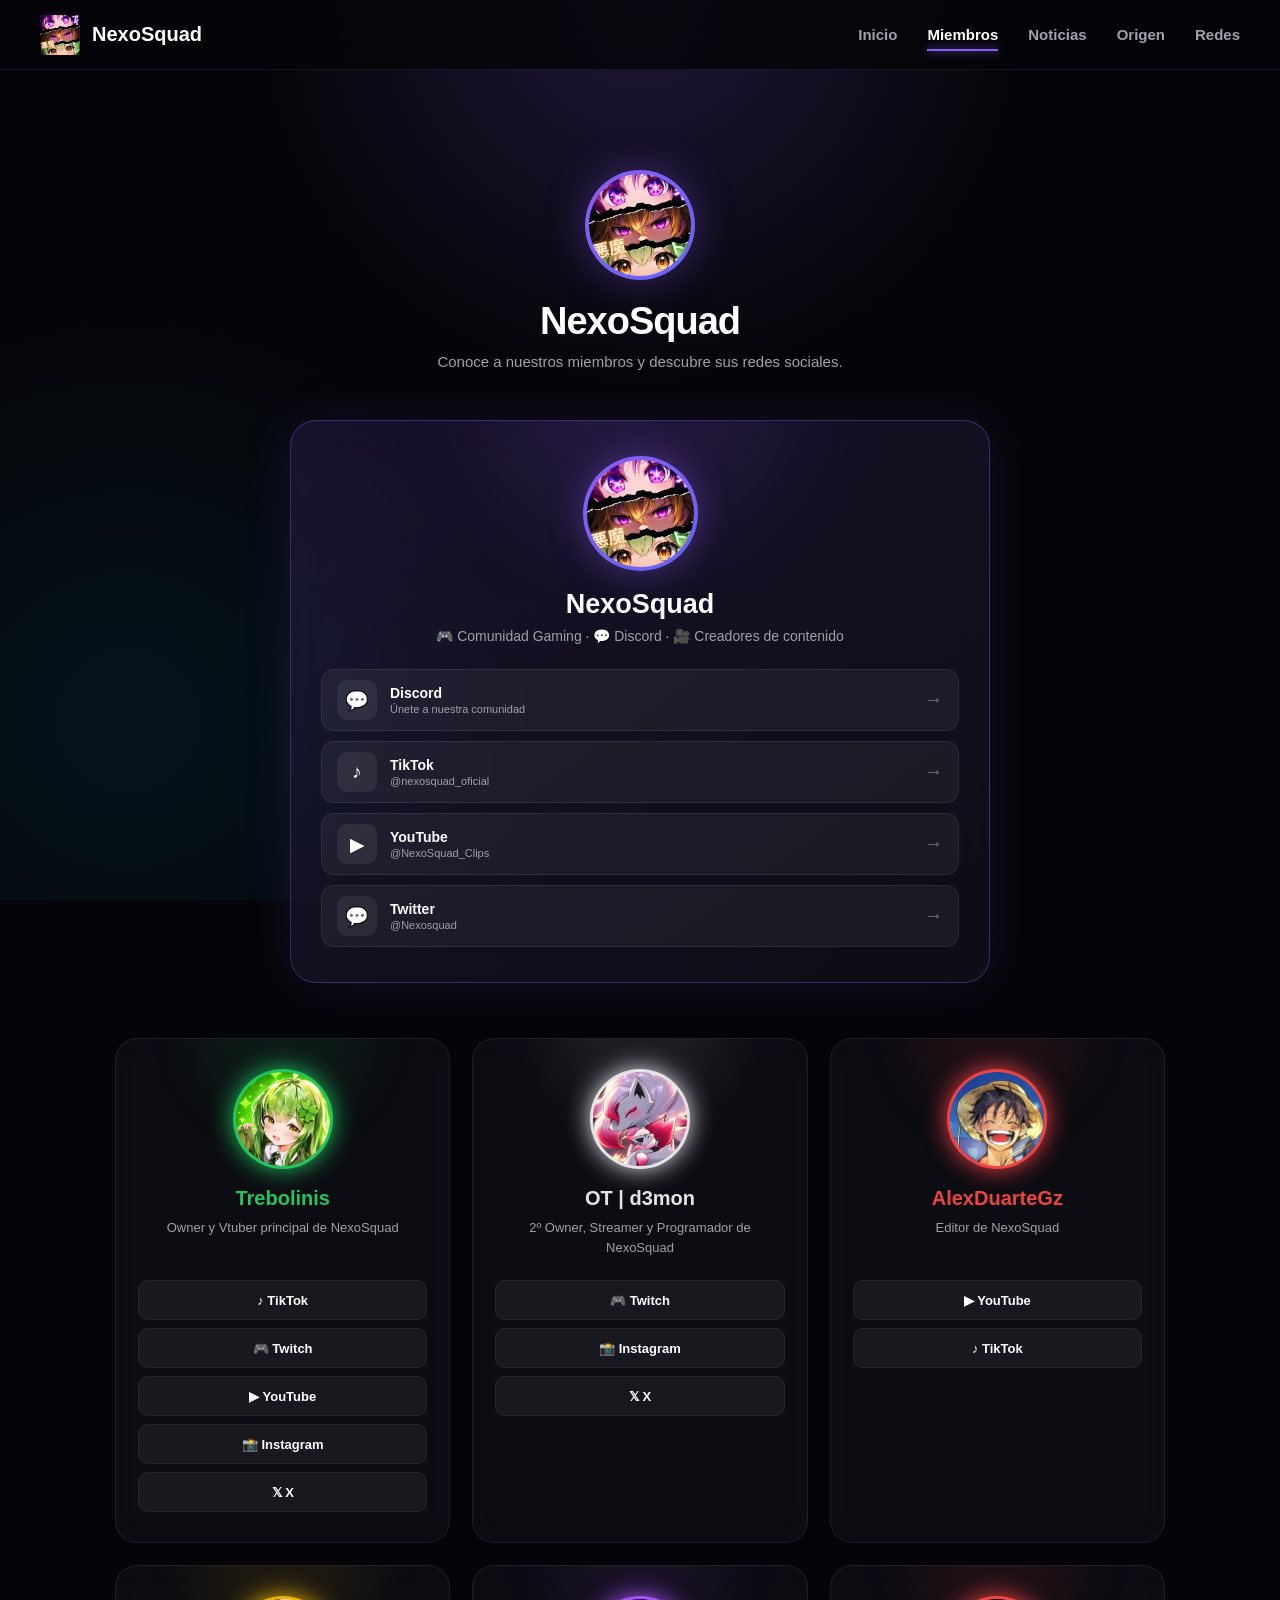
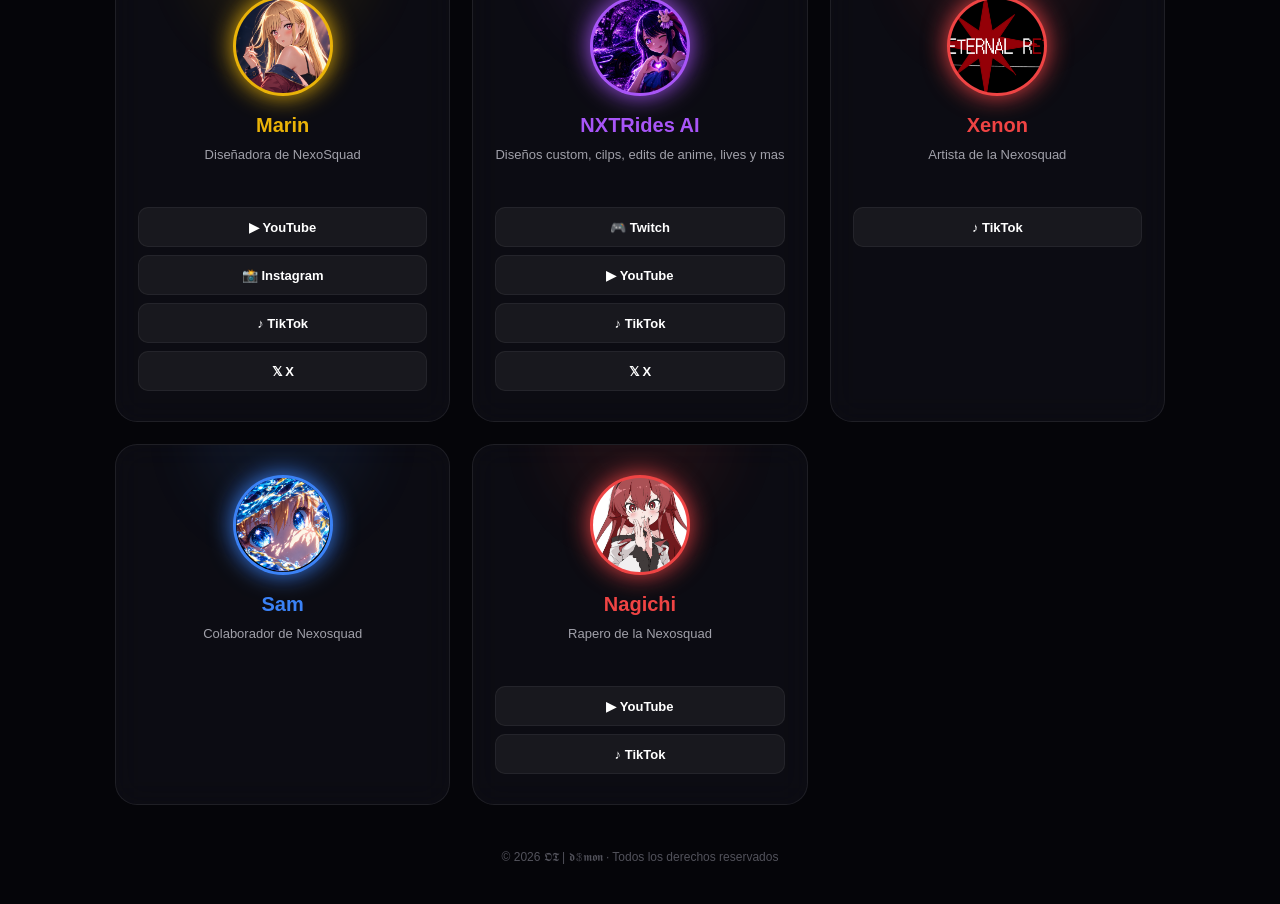
==== commit 0eede6f5: "Update members.html" ====
--- a/members.html
+++ b/members.html
@@ -415,7 +415,7 @@
 
         <!-- FOOTER -->
         <footer>
-            © 2026 NexoSquad · Todos los derechos reservados
+            © 2026 𝕺𝕿 | 𝖉𝟛𝖒𝖔𝖓 · Todos los derechos reservados
         </footer>
 
     </main>
@@ -500,4 +500,4 @@
 </script>
 
 </body>
-</html>+</html>
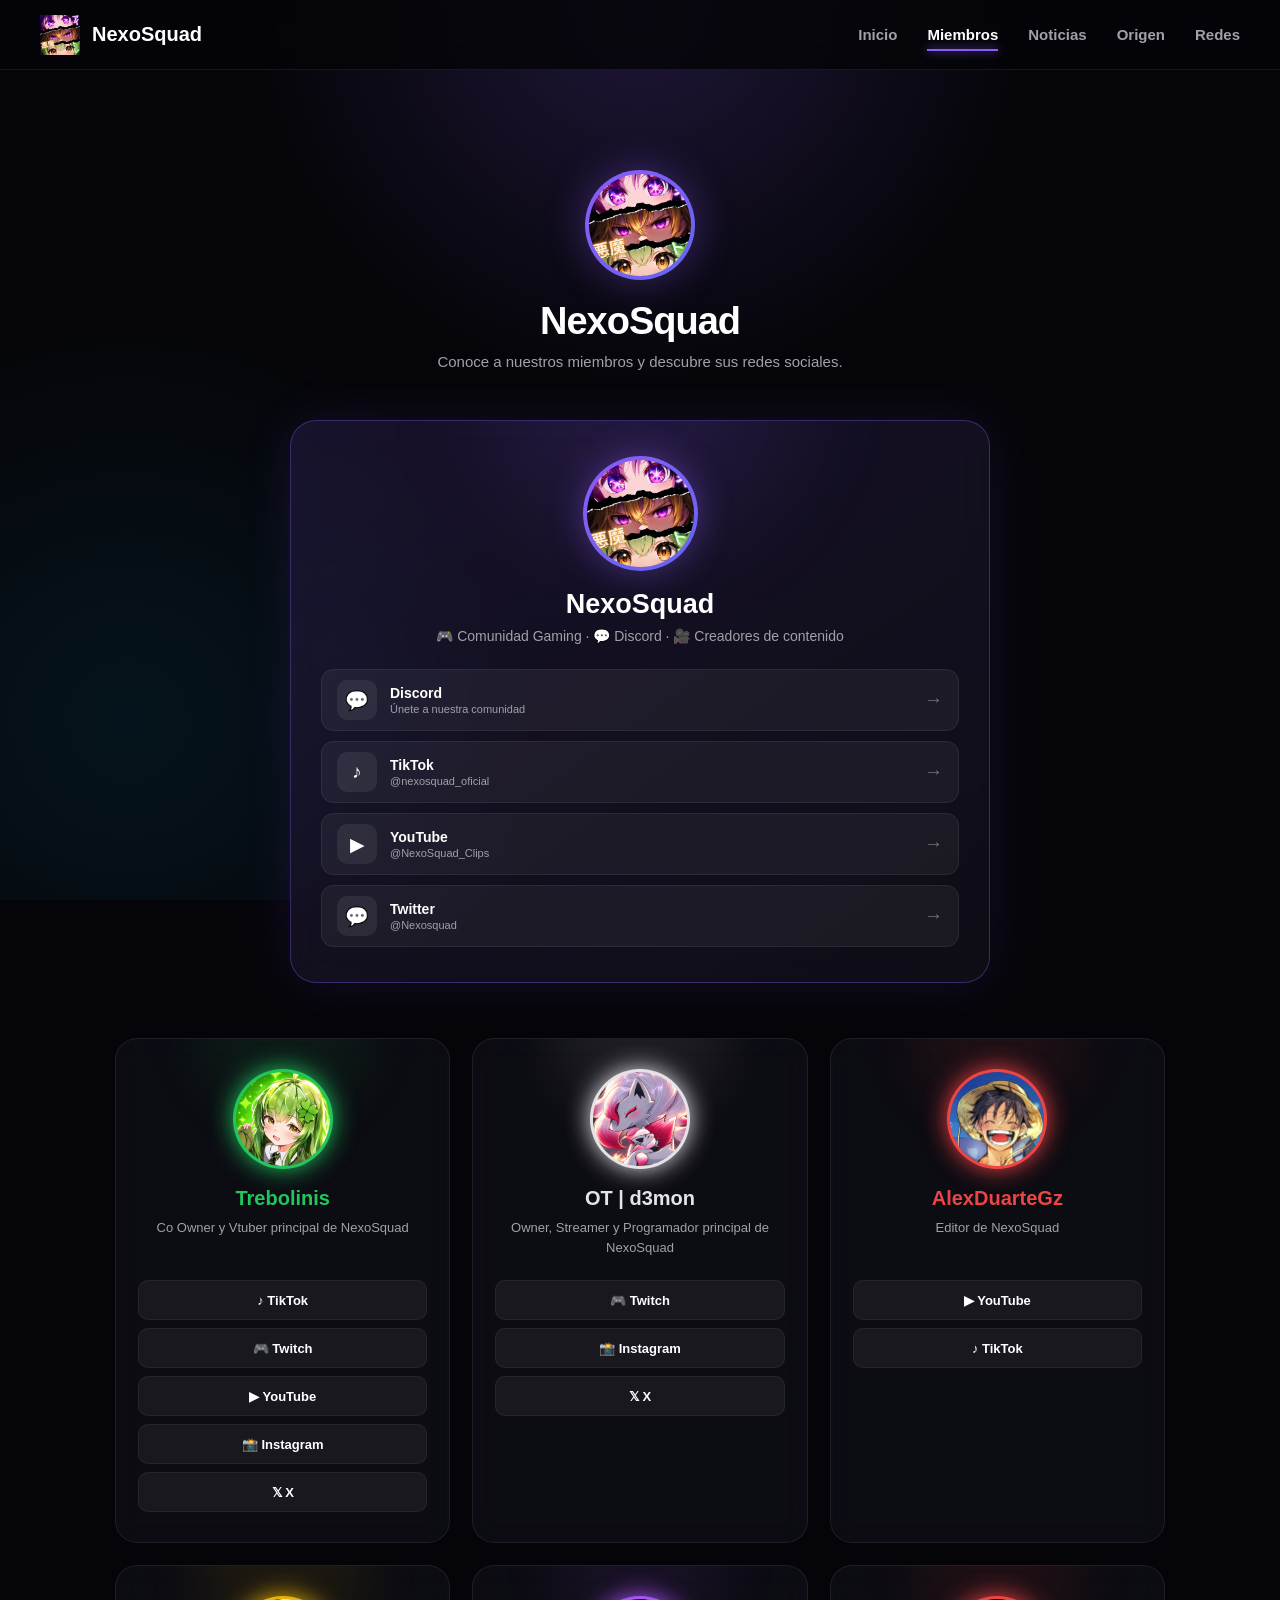
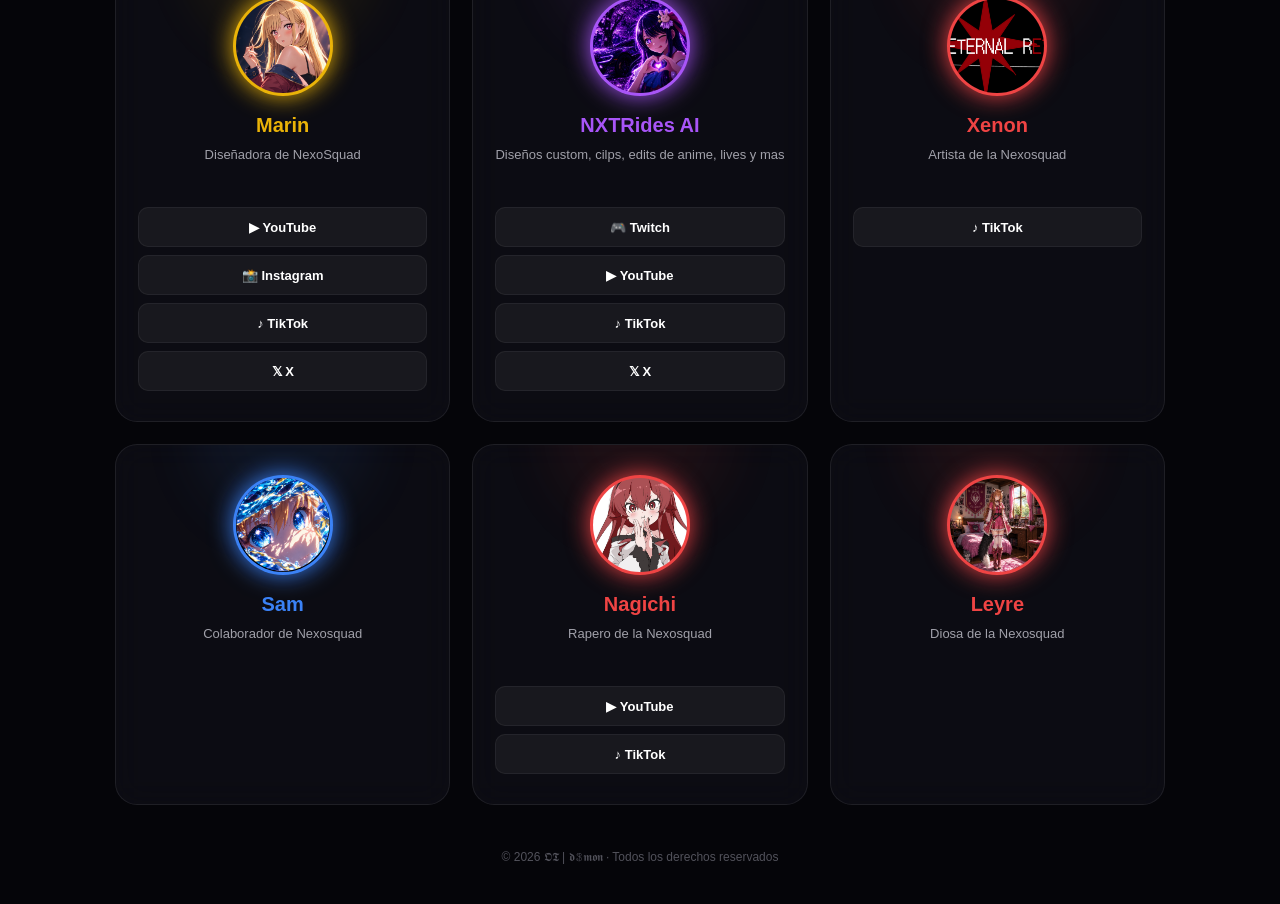
==== commit 6f27bb8b: "Update members.html" ====
--- a/members.html
+++ b/members.html
@@ -166,7 +166,7 @@
                 <h2>Trebolinis</h2>
 
                 <p class="description">
-                    Owner y Vtuber principal de NexoSquad
+                    Co Owner y Vtuber principal de NexoSquad
                 </p>
 
                 <div class="socials">
@@ -207,7 +207,7 @@
                 <h2>OT | d3mon</h2>
 
                 <p class="description">
-                    2º Owner, Streamer y Programador de NexoSquad
+                    Owner, Streamer y Programador principal de NexoSquad
                 </p>
 
                 <div class="socials">
@@ -405,6 +405,28 @@
                     <a href="https://www.tiktok.com/@nagichi_rap" target="_blank" class="social tiktok">
                         ♪ TikTok
                     </a>
+                    
+                </div>
+
+            </article>
+
+            
+
+            <article class="member-card effect-red">
+
+                <div class="avatar">
+                    <img src="assets/members/leyre.png"
+                         alt="Leyre">
+                </div>
+
+                <h2>Leyre</h2>
+
+                <p class="description">
+                    Diosa de la Nexosquad
+                </p>
+
+                <div class="socials">
+                    
                     
                 </div>
 
